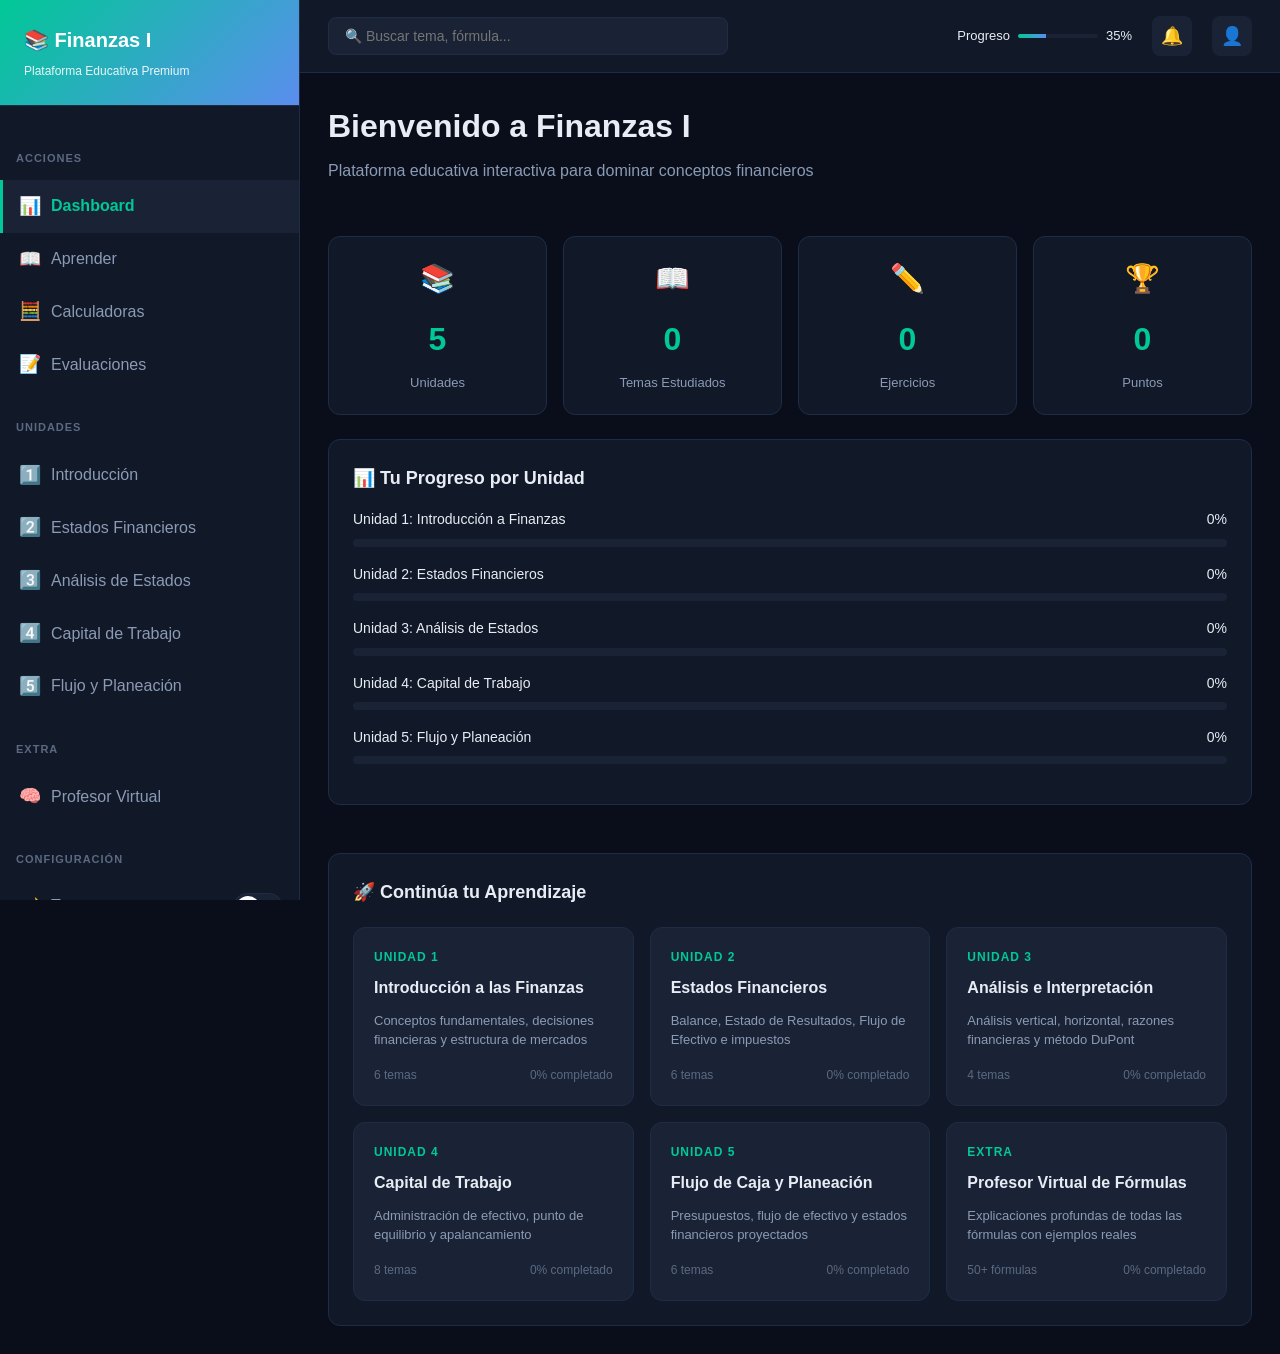
==== app.html @ 81cc83b5 "FASE 1: Crear plataforma educativa premium - arquitectura base, dashboard, navegación interactiva" ====
<!DOCTYPE html>
<html lang="es">
<head>
    <meta charset="UTF-8">
    <meta name="viewport" content="width=device-width, initial-scale=1.0">
    <title>Finanzas I - Plataforma Educativa Premium</title>
    <style>
        /* ============================================
           VARIABLES Y TEMA
           ============================================ */
        :root {
            --primary: #00c896;
            --primary-dark: #00a876;
            --secondary: #5b8dee;
            --accent: #f5a623;
            --danger: #ff6b6b;
            --success: #00c896;
            --warning: #ffd93d;
            
            --bg-dark: #0a0e1a;
            --bg-darker: #05070f;
            --surface: #111828;
            --surface-light: #1a2235;
            --border: #1e2d45;
            --border-light: #2a3a55;
            
            --text-primary: #e8edf5;
            --text-secondary: #8a9bb5;
            --text-tertiary: #5a6a82;
            
            --shadow-sm: 0 2px 8px rgba(0, 0, 0, 0.3);
            --shadow-md: 0 8px 24px rgba(0, 0, 0, 0.4);
            --shadow-lg: 0 16px 48px rgba(0, 0, 0, 0.5);
            
            --transition: all 0.3s cubic-bezier(0.4, 0, 0.2, 1);
        }

        /* Tema Claro */
        [data-theme="light"] {
            --bg-dark: #f8f9fa;
            --bg-darker: #ffffff;
            --surface: #ffffff;
            --surface-light: #f0f2f5;
            --border: #e0e3e8;
            --border-light: #d0d5db;
            
            --text-primary: #1a202c;
            --text-secondary: #4a5568;
            --text-tertiary: #718096;
        }

        /* ============================================
           RESET Y BASE
           ============================================ */
        * {
            margin: 0;
            padding: 0;
            box-sizing: border-box;
        }

        html {
            scroll-behavior: smooth;
        }

        body {
            font-family: -apple-system, BlinkMacSystemFont, 'Segoe UI', 'Roboto', 'Oxygen', 'Ubuntu', 'Cantarell', sans-serif;
            background: var(--bg-dark);
            color: var(--text-primary);
            line-height: 1.6;
            overflow-x: hidden;
        }

        /* ============================================
           LAYOUT PRINCIPAL
           ============================================ */
        .app-container {
            display: flex;
            min-height: 100vh;
            background: var(--bg-dark);
        }

        /* ============================================
           SIDEBAR
           ============================================ */
        .sidebar {
            width: 300px;
            background: var(--surface);
            border-right: 1px solid var(--border);
            overflow-y: auto;
            position: fixed;
            height: 100vh;
            z-index: 100;
            transition: var(--transition);
        }

        .sidebar-header {
            padding: 24px;
            border-bottom: 1px solid var(--border);
            background: linear-gradient(135deg, var(--primary) 0%, var(--secondary) 100%);
            color: white;
        }

        .sidebar-header h1 {
            font-size: 20px;
            font-weight: 700;
            margin-bottom: 6px;
        }

        .sidebar-header p {
            font-size: 12px;
            opacity: 0.9;
        }

        .sidebar-nav {
            padding: 16px 0;
        }

        .nav-section {
            padding: 12px 16px;
            font-size: 11px;
            font-weight: 600;
            text-transform: uppercase;
            color: var(--text-tertiary);
            letter-spacing: 1px;
            margin-top: 16px;
        }

        .nav-item {
            padding: 12px 16px;
            cursor: pointer;
            transition: var(--transition);
            display: flex;
            align-items: center;
            gap: 10px;
            color: var(--text-secondary);
            border-left: 3px solid transparent;
        }

        .nav-item:hover {
            background: var(--surface-light);
            color: var(--text-primary);
        }

        .nav-item.active {
            background: var(--surface-light);
            color: var(--primary);
            border-left-color: var(--primary);
            font-weight: 600;
        }

        .nav-icon {
            font-size: 18px;
            min-width: 20px;
        }

        /* ============================================
           MAIN CONTENT
           ============================================ */
        .main-content {
            margin-left: 300px;
            flex: 1;
            display: flex;
            flex-direction: column;
        }

        /* ============================================
           HEADER TOP
           ============================================ */
        .top-header {
            background: var(--surface);
            border-bottom: 1px solid var(--border);
            padding: 16px 28px;
            display: flex;
            justify-content: space-between;
            align-items: center;
            gap: 20px;
        }

        .header-left {
            display: flex;
            align-items: center;
            gap: 16px;
            flex: 1;
        }

        .search-box {
            flex: 1;
            max-width: 400px;
            background: var(--surface-light);
            border: 1px solid var(--border);
            padding: 10px 16px;
            border-radius: 8px;
            color: var(--text-primary);
            font-size: 14px;
            transition: var(--transition);
        }

        .search-box:focus {
            outline: none;
            border-color: var(--primary);
            box-shadow: 0 0 0 3px rgba(0, 200, 150, 0.1);
        }

        .header-right {
            display: flex;
            align-items: center;
            gap: 20px;
        }

        .progress-indicator {
            display: flex;
            align-items: center;
            gap: 8px;
            font-size: 13px;
        }

        .progress-bar {
            width: 80px;
            height: 4px;
            background: var(--surface-light);
            border-radius: 2px;
            overflow: hidden;
        }

        .progress-fill {
            height: 100%;
            background: linear-gradient(90deg, var(--primary), var(--secondary));
            width: 35%;
            transition: var(--transition);
        }

        .btn-icon {
            width: 40px;
            height: 40px;
            border: none;
            background: var(--surface-light);
            border-radius: 8px;
            cursor: pointer;
            display: flex;
            align-items: center;
            justify-content: center;
            font-size: 18px;
            transition: var(--transition);
            color: var(--text-primary);
        }

        .btn-icon:hover {
            background: var(--border);
        }

        /* ============================================
           CONTENT AREA
           ============================================ */
        .content {
            flex: 1;
            overflow-y: auto;
            padding: 28px;
        }

        /* ============================================
           DASHBOARD
           ============================================ */
        .dashboard {
            display: grid;
            gap: 24px;
        }

        .dashboard-header {
            margin-bottom: 28px;
        }

        .dashboard-header h1 {
            font-size: 32px;
            font-weight: 700;
            margin-bottom: 6px;
        }

        .dashboard-header p {
            color: var(--text-secondary);
            font-size: 16px;
        }

        .stats-grid {
            display: grid;
            grid-template-columns: repeat(auto-fit, minmax(200px, 1fr));
            gap: 16px;
        }

        .stat-card {
            background: var(--surface);
            border: 1px solid var(--border);
            border-radius: 12px;
            padding: 20px;
            text-align: center;
            transition: var(--transition);
        }

        .stat-card:hover {
            border-color: var(--primary);
            box-shadow: var(--shadow-md);
        }

        .stat-value {
            font-size: 32px;
            font-weight: 700;
            color: var(--primary);
            margin-bottom: 8px;
        }

        .stat-label {
            font-size: 13px;
            color: var(--text-secondary);
            font-weight: 500;
        }

        .stat-icon {
            font-size: 28px;
            margin-bottom: 12px;
        }

        .progress-section {
            background: var(--surface);
            border: 1px solid var(--border);
            border-radius: 12px;
            padding: 24px;
            margin-bottom: 24px;
        }

        .progress-section h2 {
            font-size: 18px;
            margin-bottom: 16px;
        }

        .progress-item {
            margin-bottom: 16px;
        }

        .progress-label {
            display: flex;
            justify-content: space-between;
            margin-bottom: 8px;
            font-size: 14px;
        }

        .progress-bar-large {
            width: 100%;
            height: 8px;
            background: var(--surface-light);
            border-radius: 4px;
            overflow: hidden;
        }

        .progress-fill-large {
            height: 100%;
            background: linear-gradient(90deg, var(--primary), var(--secondary));
            transition: var(--transition);
        }

        /* ============================================
           LEARNING SECTION
           ============================================ */
        .learning-section {
            background: var(--surface);
            border: 1px solid var(--border);
            border-radius: 12px;
            padding: 24px;
        }

        .learning-section h2 {
            font-size: 18px;
            margin-bottom: 20px;
        }

        .units-grid {
            display: grid;
            grid-template-columns: repeat(auto-fill, minmax(280px, 1fr));
            gap: 16px;
        }

        .unit-card {
            background: var(--surface-light);
            border: 1px solid var(--border);
            border-radius: 12px;
            padding: 20px;
            cursor: pointer;
            transition: var(--transition);
        }

        .unit-card:hover {
            border-color: var(--primary);
            transform: translateY(-4px);
            box-shadow: var(--shadow-md);
        }

        .unit-number {
            font-size: 12px;
            font-weight: 600;
            color: var(--primary);
            text-transform: uppercase;
            letter-spacing: 1px;
            margin-bottom: 8px;
        }

        .unit-title {
            font-size: 16px;
            font-weight: 600;
            margin-bottom: 10px;
        }

        .unit-desc {
            font-size: 13px;
            color: var(--text-secondary);
            margin-bottom: 16px;
            line-height: 1.5;
        }

        .unit-meta {
            display: flex;
            justify-content: space-between;
            font-size: 12px;
            color: var(--text-tertiary);
        }

        /* ============================================
           UNIT DETAIL VIEW
           ============================================ */
        .unit-detail {
            display: none;
        }

        .unit-detail.active {
            display: block;
        }

        .unit-header {
            margin-bottom: 28px;
            padding-bottom: 20px;
            border-bottom: 2px solid var(--border);
        }

        .unit-header h1 {
            font-size: 28px;
            margin-bottom: 8px;
        }

        .unit-header p {
            color: var(--text-secondary);
            font-size: 16px;
        }

        .topics-container {
            display: grid;
            gap: 12px;
        }

        .topic-item {
            background: var(--surface);
            border: 1px solid var(--border);
            border-radius: 10px;
            overflow: hidden;
            transition: var(--transition);
        }

        .topic-header {
            padding: 16px;
            cursor: pointer;
            display: flex;
            justify-content: space-between;
            align-items: center;
            user-select: none;
        }

        .topic-header:hover {
            background: var(--surface-light);
        }

        .topic-title {
            font-weight: 600;
            font-size: 15px;
        }

        .topic-toggle {
            font-size: 18px;
            transition: var(--transition);
            color: var(--text-secondary);
        }

        .topic-item.open .topic-toggle {
            transform: rotate(180deg);
        }

        .topic-content {
            max-height: 0;
            overflow: hidden;
            transition: max-height 0.3s ease;
            background: var(--surface-light);
            border-top: 1px solid var(--border);
        }

        .topic-item.open .topic-content {
            max-height: 2000px;
        }

        .topic-body {
            padding: 20px;
        }

        .topic-body h3 {
            font-size: 16px;
            margin-bottom: 12px;
            color: var(--primary);
        }

        .topic-body p {
            margin-bottom: 12px;
            line-height: 1.7;
            color: var(--text-secondary);
        }

        .btn-primary {
            background: linear-gradient(135deg, var(--primary), var(--primary-dark));
            color: white;
            border: none;
            padding: 10px 20px;
            border-radius: 8px;
            cursor: pointer;
            font-weight: 600;
            font-size: 14px;
            transition: var(--transition);
            display: inline-block;
            margin-top: 16px;
        }

        .btn-primary:hover {
            transform: translateY(-2px);
            box-shadow: var(--shadow-md);
        }

        /* ============================================
           BACK BUTTON
           ============================================ */
        .back-button {
            display: flex;
            align-items: center;
            gap: 8px;
            cursor: pointer;
            color: var(--primary);
            font-size: 14px;
            font-weight: 600;
            margin-bottom: 20px;
            transition: var(--transition);
        }

        .back-button:hover {
            gap: 12px;
        }

        /* ============================================
           THEME TOGGLE
           ============================================ */
        .theme-toggle {
            position: relative;
            width: 50px;
            height: 28px;
        }

        .theme-toggle input {
            display: none;
        }

        .theme-label {
            display: block;
            width: 100%;
            height: 100%;
            background: var(--surface-light);
            border-radius: 14px;
            cursor: pointer;
            position: relative;
            border: 1px solid var(--border);
            transition: var(--transition);
        }

        .theme-label::after {
            content: '';
            position: absolute;
            width: 24px;
            height: 24px;
            background: white;
            border-radius: 12px;
            top: 2px;
            left: 2px;
            transition: var(--transition);
        }

        .theme-toggle input:checked + .theme-label {
            background: var(--primary);
        }

        .theme-toggle input:checked + .theme-label::after {
            left: 24px;
        }

        /* ============================================
           RESPONSIVO
           ============================================ */
        @media (max-width: 768px) {
            .sidebar {
                width: 260px;
            }

            .main-content {
                margin-left: 260px;
            }

            .content {
                padding: 16px;
            }

            .stats-grid {
                grid-template-columns: repeat(2, 1fr);
            }

            .units-grid {
                grid-template-columns: 1fr;
            }

            .header-left {
                display: none;
            }
        }

        @media (max-width: 480px) {
            .sidebar {
                width: 100%;
                height: auto;
                position: relative;
                border-right: none;
                border-bottom: 1px solid var(--border);
            }

            .main-content {
                margin-left: 0;
            }

            .dashboard-header h1 {
                font-size: 24px;
            }

            .stats-grid {
                grid-template-columns: 1fr;
            }
        }

        /* ============================================
           SCROLLBAR
           ============================================ */
        ::-webkit-scrollbar {
            width: 8px;
        }

        ::-webkit-scrollbar-track {
            background: var(--bg-dark);
        }

        ::-webkit-scrollbar-thumb {
            background: var(--border);
            border-radius: 4px;
        }

        ::-webkit-scrollbar-thumb:hover {
            background: var(--border-light);
        }

        /* ============================================
           ANIMACIONES
           ============================================ */
        @keyframes slideInLeft {
            from {
                opacity: 0;
                transform: translateX(-20px);
            }
            to {
                opacity: 1;
                transform: translateX(0);
            }
        }

        @keyframes fadeIn {
            from {
                opacity: 0;
            }
            to {
                opacity: 1;
            }
        }

        .animate-in {
            animation: slideInLeft 0.3s ease-out;
        }

    </style>
</head>
<body data-theme="dark">
    <div class="app-container">
        <!-- SIDEBAR -->
        <aside class="sidebar">
            <div class="sidebar-header">
                <h1>📚 Finanzas I</h1>
                <p>Plataforma Educativa Premium</p>
            </div>

            <nav class="sidebar-nav">
                <div class="nav-section">Acciones</div>
                <div class="nav-item active" data-view="dashboard">
                    <span class="nav-icon">📊</span>
                    Dashboard
                </div>
                <div class="nav-item" data-view="learning">
                    <span class="nav-icon">📖</span>
                    Aprender
                </div>
                <div class="nav-item" data-view="calculators">
                    <span class="nav-icon">🧮</span>
                    Calculadoras
                </div>
                <div class="nav-item" data-view="exams">
                    <span class="nav-icon">📝</span>
                    Evaluaciones
                </div>

                <div class="nav-section">Unidades</div>
                <div class="nav-item" data-unit="1">
                    <span class="nav-icon">1️⃣</span>
                    Introducción
                </div>
                <div class="nav-item" data-unit="2">
                    <span class="nav-icon">2️⃣</span>
                    Estados Financieros
                </div>
                <div class="nav-item" data-unit="3">
                    <span class="nav-icon">3️⃣</span>
                    Análisis de Estados
                </div>
                <div class="nav-item" data-unit="4">
                    <span class="nav-icon">4️⃣</span>
                    Capital de Trabajo
                </div>
                <div class="nav-item" data-unit="5">
                    <span class="nav-icon">5️⃣</span>
                    Flujo y Planeación
                </div>

                <div class="nav-section">Extra</div>
                <div class="nav-item" data-view="formulas">
                    <span class="nav-icon">🧠</span>
                    Profesor Virtual
                </div>

                <div class="nav-section">Configuración</div>
                <div class="nav-item" style="display: flex; justify-content: space-between;">
                    <span style="display: flex; gap: 10px;">
                        <span class="nav-icon">🌙</span>
                        Tema
                    </span>
                    <div class="theme-toggle">
                        <input type="checkbox" id="themeToggle">
                        <label for="themeToggle" class="theme-label"></label>
                    </div>
                </div>
            </nav>
        </aside>

        <!-- MAIN CONTENT -->
        <div class="main-content">
            <!-- TOP HEADER -->
            <header class="top-header">
                <div class="header-left">
                    <input type="text" class="search-box" placeholder="🔍 Buscar tema, fórmula...">
                </div>
                <div class="header-right">
                    <div class="progress-indicator">
                        <span>Progreso</span>
                        <div class="progress-bar">
                            <div class="progress-fill"></div>
                        </div>
                        <span id="progressPercent">35%</span>
                    </div>
                    <button class="btn-icon" title="Notificaciones">🔔</button>
                    <button class="btn-icon" title="Perfil">👤</button>
                </div>
            </header>

            <!-- CONTENT -->
            <div class="content">
                <!-- DASHBOARD VIEW -->
                <div id="dashboardView" class="view active">
                    <div class="dashboard">
                        <div class="dashboard-header">
                            <h1>Bienvenido a Finanzas I</h1>
                            <p>Plataforma educativa interactiva para dominar conceptos financieros</p>
                        </div>

                        <div class="stats-grid">
                            <div class="stat-card">
                                <div class="stat-icon">📚</div>
                                <div class="stat-value">5</div>
                                <div class="stat-label">Unidades</div>
                            </div>
                            <div class="stat-card">
                                <div class="stat-icon">📖</div>
                                <div class="stat-value">0</div>
                                <div class="stat-label">Temas Estudiados</div>
                            </div>
                            <div class="stat-card">
                                <div class="stat-icon">✏️</div>
                                <div class="stat-value">0</div>
                                <div class="stat-label">Ejercicios</div>
                            </div>
                            <div class="stat-card">
                                <div class="stat-icon">🏆</div>
                                <div class="stat-value">0</div>
                                <div class="stat-label">Puntos</div>
                            </div>
                        </div>

                        <div class="progress-section">
                            <h2>📊 Tu Progreso por Unidad</h2>
                            
                            <div class="progress-item">
                                <div class="progress-label">
                                    <span>Unidad 1: Introducción a Finanzas</span>
                                    <span>0%</span>
                                </div>
                                <div class="progress-bar-large">
                                    <div class="progress-fill-large" style="width: 0%"></div>
                                </div>
                            </div>

                            <div class="progress-item">
                                <div class="progress-label">
                                    <span>Unidad 2: Estados Financieros</span>
                                    <span>0%</span>
                                </div>
                                <div class="progress-bar-large">
                                    <div class="progress-fill-large" style="width: 0%"></div>
                                </div>
                            </div>

                            <div class="progress-item">
                                <div class="progress-label">
                                    <span>Unidad 3: Análisis de Estados</span>
                                    <span>0%</span>
                                </div>
                                <div class="progress-bar-large">
                                    <div class="progress-fill-large" style="width: 0%"></div>
                                </div>
                            </div>

                            <div class="progress-item">
                                <div class="progress-label">
                                    <span>Unidad 4: Capital de Trabajo</span>
                                    <span>0%</span>
                                </div>
                                <div class="progress-bar-large">
                                    <div class="progress-fill-large" style="width: 0%"></div>
                                </div>
                            </div>

                            <div class="progress-item">
                                <div class="progress-label">
                                    <span>Unidad 5: Flujo y Planeación</span>
                                    <span>0%</span>
                                </div>
                                <div class="progress-bar-large">
                                    <div class="progress-fill-large" style="width: 0%"></div>
                                </div>
                            </div>
                        </div>

                        <div class="learning-section">
                            <h2>🚀 Continúa tu Aprendizaje</h2>
                            <div class="units-grid">
                                <div class="unit-card" data-unit="1">
                                    <div class="unit-number">Unidad 1</div>
                                    <div class="unit-title">Introducción a las Finanzas</div>
                                    <div class="unit-desc">Conceptos fundamentales, decisiones financieras y estructura de mercados</div>
                                    <div class="unit-meta">
                                        <span>6 temas</span>
                                        <span>0% completado</span>
                                    </div>
                                </div>

                                <div class="unit-card" data-unit="2">
                                    <div class="unit-number">Unidad 2</div>
                                    <div class="unit-title">Estados Financieros</div>
                                    <div class="unit-desc">Balance, Estado de Resultados, Flujo de Efectivo e impuestos</div>
                                    <div class="unit-meta">
                                        <span>6 temas</span>
                                        <span>0% completado</span>
                                    </div>
                                </div>

                                <div class="unit-card" data-unit="3">
                                    <div class="unit-number">Unidad 3</div>
                                    <div class="unit-title">Análisis e Interpretación</div>
                                    <div class="unit-desc">Análisis vertical, horizontal, razones financieras y método DuPont</div>
                                    <div class="unit-meta">
                                        <span>4 temas</span>
                                        <span>0% completado</span>
                                    </div>
                                </div>

                                <div class="unit-card" data-unit="4">
                                    <div class="unit-number">Unidad 4</div>
                                    <div class="unit-title">Capital de Trabajo</div>
                                    <div class="unit-desc">Administración de efectivo, punto de equilibrio y apalancamiento</div>
                                    <div class="unit-meta">
                                        <span>8 temas</span>
                                        <span>0% completado</span>
                                    </div>
                                </div>

                                <div class="unit-card" data-unit="5">
                                    <div class="unit-number">Unidad 5</div>
                                    <div class="unit-title">Flujo de Caja y Planeación</div>
                                    <div class="unit-desc">Presupuestos, flujo de efectivo y estados financieros proyectados</div>
                                    <div class="unit-meta">
                                        <span>6 temas</span>
                                        <span>0% completado</span>
                                    </div>
                                </div>

                                <div class="unit-card" data-unit="extra">
                                    <div class="unit-number">Extra</div>
                                    <div class="unit-title">Profesor Virtual de Fórmulas</div>
                                    <div class="unit-desc">Explicaciones profundas de todas las fórmulas con ejemplos reales</div>
                                    <div class="unit-meta">
                                        <span>50+ fórmulas</span>
                                        <span>0% completado</span>
                                    </div>
                                </div>
                            </div>
                        </div>
                    </div>
                </div>

                <!-- LEARNING VIEW -->
                <div id="learningView" class="view" style="display: none;">
                    <div class="back-button">
                        <span>← Volver</span>
                    </div>
                    <div id="unitDetail"></div>
                </div>

                <!-- CALCULATORS VIEW -->
                <div id="calculatorsView" class="view" style="display: none;">
                    <div class="dashboard-header">
                        <h1>🧮 Calculadoras Financieras</h1>
                        <p>Herramientas interactivas para resolver problemas</p>
                    </div>
                    <div style="background: var(--surface); border: 1px solid var(--border); border-radius: 12px; padding: 24px; text-align: center; color: var(--text-secondary);">
                        <p style="font-size: 16px;">Las calculadoras estarán disponibles en la siguiente fase de desarrollo.</p>
                    </div>
                </div>

                <!-- EXAMS VIEW -->
                <div id="examsView" class="view" style="display: none;">
                    <div class="dashboard-header">
                        <h1>📝 Evaluaciones</h1>
                        <p>Pruebas y cuestionarios para verificar tu comprensión</p>
                    </div>
                    <div style="background: var(--surface); border: 1px solid var(--border); border-radius: 12px; padding: 24px; text-align: center; color: var(--text-secondary);">
                        <p style="font-size: 16px;">Las evaluaciones estarán disponibles en la siguiente fase de desarrollo.</p>
                    </div>
                </div>

                <!-- FORMULAS VIEW -->
                <div id="formulasView" class="view" style="display: none;">
                    <div class="dashboard-header">
                        <h1>🧠 Profesor Virtual de Fórmulas</h1>
                        <p>Domina cada fórmula con explicaciones profundas y ejemplos reales</p>
                    </div>
                    <div style="background: var(--surface); border: 1px solid var(--border); border-radius: 12px; padding: 24px; text-align: center; color: var(--text-secondary);">
                        <p style="font-size: 16px;">El Profesor Virtual estará disponible en la siguiente fase de desarrollo.</p>
                    </div>
                </div>
            </div>
        </div>
    </div>

    <script>
        // ============================================
        // SISTEMA DE GESTIÓN DE ESTADO
        // ============================================
        const app = {
            // Estado actual
            state: {
                currentView: 'dashboard',
                currentUnit: null,
                theme: localStorage.getItem('theme') || 'dark',
                progress: {
                    unit1: 0,
                    unit2: 0,
                    unit3: 0,
                    unit4: 0,
                    unit5: 0
                }
            },

            // Datos de unidades y temas
            units: {
                1: {
                    title: 'Introducción a las Finanzas',
                    description: 'Conceptos fundamentales de finanzas y administración financiera',
                    topics: [
                        {
                            title: '1.1 Definición de Finanzas',
                            content: '<h3>¿Qué son las finanzas?</h3><p>Las finanzas son el arte y ciencia de gestionar el dinero. Se refieren a cómo individuos, empresas y gobiernos asignan recursos escasos en el tiempo, bajo incertidumbre.</p>'
                        },
                        {
                            title: '1.2 Decisiones Financieras Clave',
                            content: '<h3>Tres decisiones financieras fundamentales:</h3><p>1. Decisión de inversión (activos)</p><p>2. Decisión de financiamiento (pasivos y patrimonio)</p><p>3. Decisión de dividendos</p>'
                        },
                        {
                            title: '1.3 Objetivos de la Administración Financiera',
                            content: '<h3>El objetivo principal:</h3><p>Maximizar el valor de la empresa para los accionistas, cumpliendo con leyes y responsabilidades sociales.</p>'
                        },
                        {
                            title: '1.4 Función Financiera en la Empresa',
                            content: '<h3>La función financiera incluye:</h3><p>Planificación financiera, análisis de inversiones, gestión de efectivo y control financiero.</p>'
                        },
                        {
                            title: '1.5 Relación con Contabilidad y Economía',
                            content: '<h3>Diferencias y relaciones:</h3><p>La contabilidad registra, las finanzas analizan y planifican, la economía estudia los mercados.</p>'
                        },
                        {
                            title: '1.6 Mercados Financieros',
                            content: '<h3>Mercados donde se intercambian recursos financieros:</h3><p>Mercado de dinero (corto plazo) y mercado de capitales (largo plazo).</p>'
                        }
                    ]
                },
                2: {
                    title: 'Estados Financieros',
                    description: 'Reportes que muestran la situación financiera de una empresa',
                    topics: [
                        {
                            title: '2.1 Estado de Situación Financiera (Balance)',
                            content: '<h3>El Balance General</h3><p>Muestra qué tiene la empresa (activos), qué debe (pasivos) y qué es de los dueños (patrimonio).</p><p>Ecuación: Activo = Pasivo + Patrimonio</p>'
                        },
                        {
                            title: '2.2 Estado de Resultados',
                            content: '<h3>El Estado de Pérdidas y Ganancias</h3><p>Muestra los ingresos, costos, gastos y la ganancia o pérdida del período.</p>'
                        },
                        {
                            title: '2.3 Impuesto sobre la Renta',
                            content: '<h3>Impacto fiscal en resultados</h3><p>El impuesto sobre la renta es un gasto que reduce la ganancia neta de la empresa.</p>'
                        },
                        {
                            title: '2.4 Ingresos y Gastos sin Movimiento de Efectivo',
                            content: '<h3>Diferencia entre utilidad y flujo de efectivo</h3><p>La depreciación, amortización y provisiones afectan la utilidad pero no el efectivo.</p>'
                        },
                        {
                            title: '2.5 Estado de Flujo de Efectivo',
                            content: '<h3>El efectivo es la vida de la empresa</h3><p>Muestra entradas y salidas reales de dinero en actividades operativas, de inversión y financiamiento.</p>'
                        },
                        {
                            title: '2.6 Flujo de Efectivo vs Utilidad Neta',
                            content: '<h3>¿Por qué una empresa puede ser rentable pero sin dinero?</h3><p>Una empresa puede tener utilidades contables pero problemas de flujo de efectivo.</p>'
                        }
                    ]
                },
                3: {
                    title: 'Análisis e Interpretación de Estados',
                    description: 'Herramientas para analizar y comparar información financiera',
                    topics: [
                        {
                            title: '3.1 Análisis Vertical',
                            content: '<h3>Análisis dentro de un período</h3><p>Compara cada línea con un total (como porcentaje). Ejemplo: costos como % de ventas.</p>'
                        },
                        {
                            title: '3.2 Análisis Horizontal',
                            content: '<h3>Análisis entre períodos</h3><p>Compara un período con otro para ver cambios. Ejemplo: crecimiento de ventas año a año.</p>'
                        },
                        {
                            title: '3.3 Razones Financieras',
                            content: '<h3>Indicadores clave para evaluar salud financiera</h3><p>Razones de liquidez, rentabilidad, eficiencia y endeudamiento.</p>'
                        },
                        {
                            title: '3.4 Método DuPont',
                            content: '<h3>Descomposición de la rentabilidad</h3><p>ROE = Margen × Rotación × Apalancamiento. Entiende qué impulsa la rentabilidad.</p>'
                        }
                    ]
                },
                4: {
                    title: 'Administración del Capital de Trabajo',
                    description: 'Gestión de activos y pasivos a corto plazo',
                    topics: [
                        {
                            title: '4.1 Administración del Efectivo',
                            content: '<h3>El recurso más escaso</h3><p>Planificar entradas y salidas de dinero para evitar iliquidez y financiar operaciones.</p>'
                        },
                        {
                            title: '4.2 Relación Rentabilidad-Riesgo',
                            content: '<h3>El dilema del administrador financiero</h3><p>Mayor rentabilidad generalmente implica mayor riesgo. Balance es clave.</p>'
                        },
                        {
                            title: '4.3 Ciclo de Operación y Ciclo de Efectivo',
                            content: '<h3>El tiempo del dinero en la empresa</h3><p>Desde invertir en materia prima hasta recibir dinero de clientes. Medido en días.</p>'
                        },
                        {
                            title: '4.4 Políticas de Financiamiento',
                            content: '<h3>Estrategias de financiamiento a corto plazo</h3><p>Política conservadora, equilibrada o agresiva en el financiamiento del capital de trabajo.</p>'
                        },
                        {
                            title: '4.5 Punto de Equilibrio',
                            content: '<h3>El nivel mínimo de operación</h3><p>Cantidad de unidades que debe vender para cubrir costos fijos. Punto donde utilidad = 0.</p>'
                        },
                        {
                            title: '4.6 Relación Costo-Volumen-Utilidad',
                            content: '<h3>Cómo cambia la ganancia con el volumen</h3><p>Análisis "qué pasa si" para entender el impacto de cambios en precio, costo y volumen.</p>'
                        },
                        {
                            title: '4.7 Márgenes de Contribución',
                            content: '<h3>Lo que cada venta contribuye</h3><p>Margen de contribución = Precio - Costo Variable. Lo que queda para cubrir fijos y ganancia.</p>'
                        },
                        {
                            title: '4.8 Palanca de Operación',
                            content: '<h3>Amplifícador de ganancias</h3><p>Mide cuánto amplifican los cambios en ventas los cambios en utilidad. Alto con muchos costos fijos.</p>'
                        }
                    ]
                },
                5: {
                    title: 'Flujo de Caja y Planeación Financiera',
                    description: 'Proyección y planificación del futuro financiero',
                    topics: [
                        {
                            title: '5.1 Flujo de Caja Proyectado',
                            content: '<h3>Predicción del futuro</h3><p>Estimar entradas y salidas de efectivo para los próximos períodos.</p>'
                        },
                        {
                            title: '5.2 Método Porcentaje sobre Ventas',
                            content: '<h3>Relación entre variables y ventas</h3><p>Si ventas crecen 10%, costos también crecen 10%. Útil para proyecciones rápidas.</p>'
                        },
                        {
                            title: '5.3 Presupuesto de Ventas',
                            content: '<h3>Proyección de ingresos</h3><p>Base para todos los demás presupuestos. Depende del mercado y estrategia de ventas.</p>'
                        },
                        {
                            title: '5.4 Presupuesto de Caja',
                            content: '<h3>Planificación del efectivo</h3><p>Detalla cuándo entra y sale dinero. Previene sorpresas de iliquidez.</p>'
                        },
                        {
                            title: '5.5 Estados Financieros Proyectados',
                            content: '<h3>Estados del futuro</h3><p>Balance, estado de resultados y flujo de caja proyectados. Basados en supuestos y planes.</p>'
                        },
                        {
                            title: '5.6 Estados Proforma',
                            content: '<h3>Estados "como si"</h3><p>Muestran cómo se vería la situación financiera bajo diferentes escenarios o decisiones.</p>'
                        }
                    ]
                },
                extra: {
                    title: 'Profesor Virtual de Fórmulas',
                    description: 'Domina todas las fórmulas del curso',
                    topics: [
                        {
                            title: 'Activo = Pasivo + Patrimonio',
                            content: '<h3>La ecuación fundamental</h3><p>Toda la contabilidad se basa en esta ecuación. Siempre debe equilibrarse.</p><p><strong>¿Qué significa?</strong> Todo lo que una empresa posee fue financiado con deuda o dinero de dueños.</p>'
                        },
                        {
                            title: 'Utilidad = Ventas - Costos - Gastos',
                            content: '<h3>La ganancia</h3><p>Lo que queda después de pagar costos y gastos.</p>'
                        },
                        {
                            title: 'Razón Corriente = Activo Corriente / Pasivo Corriente',
                            content: '<h3>¿Puede la empresa pagar sus deudas corto plazo?</h3><p>Si es > 1: sí puede. Si es = 1: justo. Si es < 1: tiene problemas.</p>'
                        },
                        {
                            title: 'Margen de Beneficio = Utilidad / Ventas',
                            content: '<h3>¿Qué tan rentable es?</h3><p>De cada ₡100 vendidos, cuántos son ganancia.</p>'
                        },
                        {
                            title: 'ROA = Utilidad / Activo Total',
                            content: '<h3>Retorno sobre activos</h3><p>¿Qué tan bien usa la empresa sus activos para generar ganancias?</p>'
                        },
                        {
                            title: 'Punto de Equilibrio = Costos Fijos / Margen de Contribución',
                            content: '<h3>¿Cuánto vender para no quebrar?</h3><p>Punto donde utilidad = 0.</p>'
                        }
                    ]
                }
            },

            // Inicializar aplicación
            init() {
                this.setupTheme();
                this.setupEventListeners();
                console.log('✅ Aplicación inicializada correctamente');
            },

            // Configurar tema
            setupTheme() {
                document.documentElement.setAttribute('data-theme', this.state.theme);
                const toggle = document.getElementById('themeToggle');
                if (toggle) {
                    toggle.checked = this.state.theme === 'light';
                }
            },

            // Event listeners
            setupEventListeners() {
                // Navegación sidebar
                document.querySelectorAll('[data-view]').forEach(item => {
                    item.addEventListener('click', (e) => {
                        this.switchView(item.dataset.view);
                        this.updateActiveNav(item);
                    });
                });

                // Unidades en sidebar
                document.querySelectorAll('[data-unit]').forEach(item => {
                    item.addEventListener('click', (e) => {
                        const unit = item.dataset.unit;
                        this.switchView('learning');
                        this.loadUnit(unit);
                        this.updateActiveNav(item);
                    });
                });

                // Unidades en grid dashboard
                document.querySelectorAll('.unit-card').forEach(card => {
                    card.addEventListener('click', () => {
                        const unit = card.dataset.unit;
                        this.switchView('learning');
                        this.loadUnit(unit);
                    });
                });

                // Botón back
                document.querySelector('.back-button').addEventListener('click', () => {
                    this.switchView('dashboard');
                    const dashboardNav = document.querySelector('[data-view="dashboard"]');
                    if (dashboardNav) this.updateActiveNav(dashboardNav);
                });

                // Theme toggle
                document.getElementById('themeToggle').addEventListener('change', (e) => {
                    this.state.theme = e.target.checked ? 'light' : 'dark';
                    localStorage.setItem('theme', this.state.theme);
                    this.setupTheme();
                });

                // Search
                document.querySelector('.search-box').addEventListener('input', (e) => {
                    this.search(e.target.value);
                });
            },

            // Cambiar vista
            switchView(viewName) {
                // Ocultar todas las vistas
                document.querySelectorAll('.view').forEach(v => v.style.display = 'none');
                
                // Mostrar vista seleccionada
                const viewId = viewName.charAt(0).toUpperCase() + viewName.slice(1) + 'View';
                const view = document.getElementById(viewId);
                if (view) {
                    view.style.display = 'block';
                    view.classList.add('animate-in');
                }
                
                this.state.currentView = viewName;
            },

            // Cargar unidad
            loadUnit(unitNum) {
                const unit = this.units[unitNum];
                if (!unit) return;

                const container = document.getElementById('unitDetail');
                const backBtn = document.querySelector('.back-button');
                
                let html = `
                    <div class="unit-header">
                        <h1>${unit.title}</h1>
                        <p>${unit.description}</p>
                    </div>
                    <div class="topics-container">
                `;

                unit.topics.forEach((topic, index) => {
                    html += `
                        <div class="topic-item">
                            <div class="topic-header">
                                <span class="topic-title">${topic.title}</span>
                                <span class="topic-toggle">▼</span>
                            </div>
                            <div class="topic-content">
                                <div class="topic-body">
                                    ${topic.content}
                                    <button class="btn-primary">Continuar Aprendiendo</button>
                                </div>
                            </div>
                        </div>
                    `;
                });

                html += `</div>`;
                container.innerHTML = html;

                // Agregar interactividad a los temas
                document.querySelectorAll('.topic-item').forEach(item => {
                    item.querySelector('.topic-header').addEventListener('click', () => {
                        item.classList.toggle('open');
                    });
                });

                this.state.currentUnit = unitNum;
            },

            // Actualizar nav activo
            updateActiveNav(item) {
                document.querySelectorAll('.nav-item').forEach(i => i.classList.remove('active'));
                item.classList.add('active');
            },

            // Búsqueda
            search(query) {
                console.log('Buscando:', query);
                // Implementación de búsqueda en fase 2
            }
        };

        // Inicializar al cargar la página
        document.addEventListener('DOMContentLoaded', () => {
            app.init();
        });
    </script>
</body>
</html>
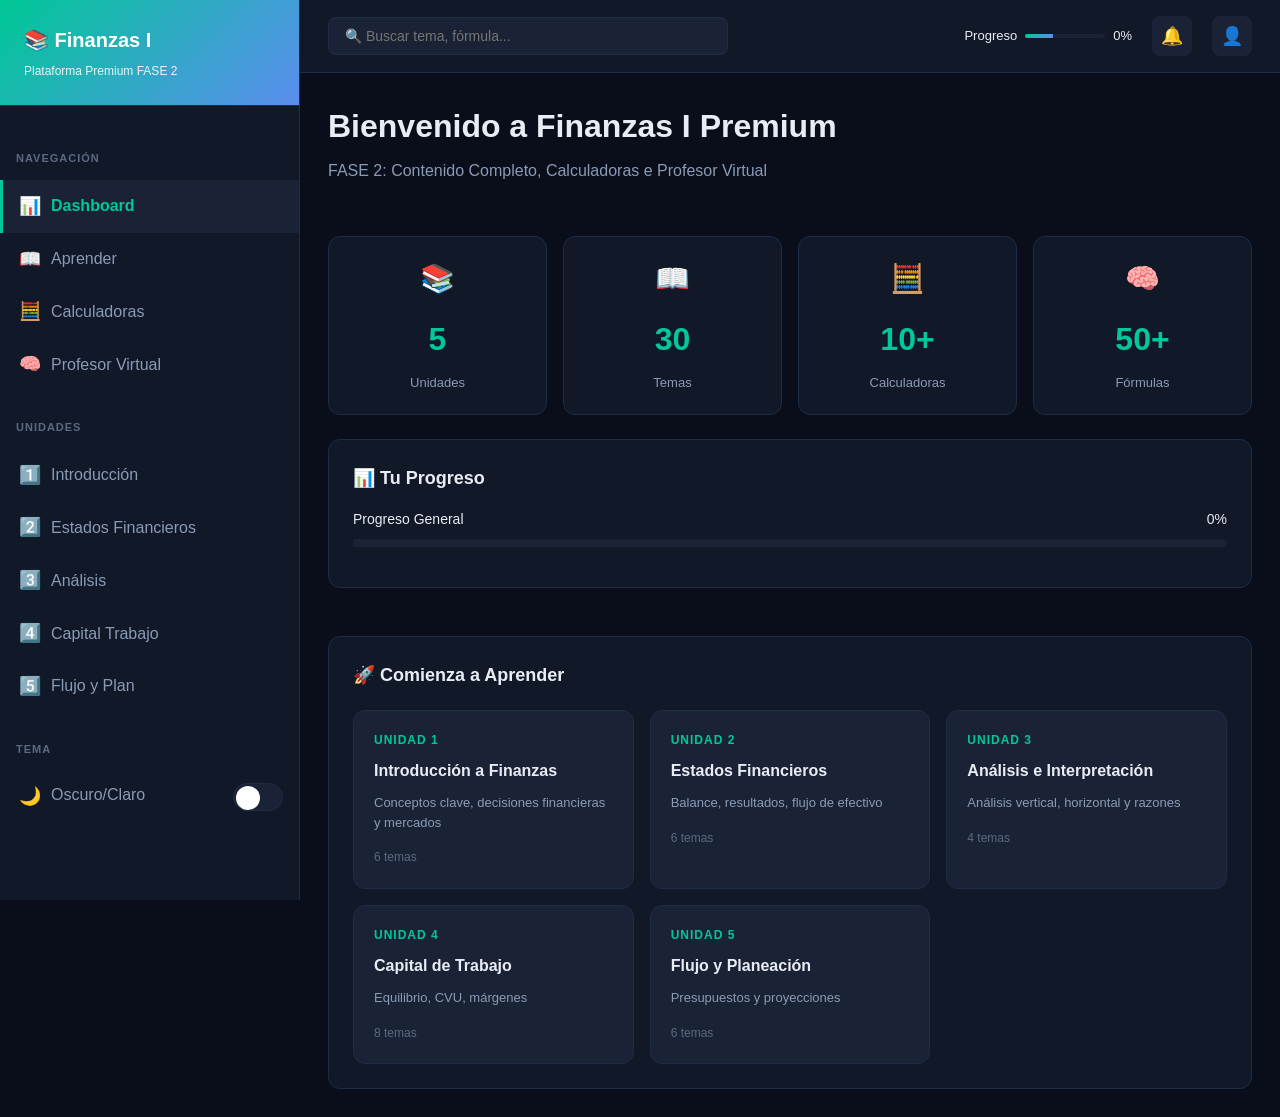
==== commit 706decf6: "FASE 2: Expandir contenido completo, calculadoras interactivas y Profesor Virtual ✨ Cambios principa" ====
--- a/app.html
+++ b/app.html
@@ -3,11 +3,8 @@
 <head>
     <meta charset="UTF-8">
     <meta name="viewport" content="width=device-width, initial-scale=1.0">
-    <title>Finanzas I - Plataforma Educativa Premium</title>
+    <title>Finanzas I - Plataforma Educativa Premium | FASE 2</title>
     <style>
-        /* ============================================
-           VARIABLES Y TEMA
-           ============================================ */
         :root {
             --primary: #00c896;
             --primary-dark: #00a876;
@@ -16,26 +13,21 @@
             --danger: #ff6b6b;
             --success: #00c896;
             --warning: #ffd93d;
-            
             --bg-dark: #0a0e1a;
             --bg-darker: #05070f;
             --surface: #111828;
             --surface-light: #1a2235;
             --border: #1e2d45;
             --border-light: #2a3a55;
-            
             --text-primary: #e8edf5;
             --text-secondary: #8a9bb5;
             --text-tertiary: #5a6a82;
-            
             --shadow-sm: 0 2px 8px rgba(0, 0, 0, 0.3);
             --shadow-md: 0 8px 24px rgba(0, 0, 0, 0.4);
             --shadow-lg: 0 16px 48px rgba(0, 0, 0, 0.5);
-            
             --transition: all 0.3s cubic-bezier(0.4, 0, 0.2, 1);
         }
 
-        /* Tema Claro */
         [data-theme="light"] {
             --bg-dark: #f8f9fa;
             --bg-darker: #ffffff;
@@ -43,45 +35,28 @@
             --surface-light: #f0f2f5;
             --border: #e0e3e8;
             --border-light: #d0d5db;
-            
             --text-primary: #1a202c;
             --text-secondary: #4a5568;
             --text-tertiary: #718096;
         }
 
-        /* ============================================
-           RESET Y BASE
-           ============================================ */
         * {
             margin: 0;
             padding: 0;
             box-sizing: border-box;
         }
 
-        html {
-            scroll-behavior: smooth;
-        }
-
+        html { scroll-behavior: smooth; }
         body {
-            font-family: -apple-system, BlinkMacSystemFont, 'Segoe UI', 'Roboto', 'Oxygen', 'Ubuntu', 'Cantarell', sans-serif;
+            font-family: -apple-system, BlinkMacSystemFont, 'Segoe UI', 'Roboto', 'Oxygen', 'Ubuntu', sans-serif;
             background: var(--bg-dark);
             color: var(--text-primary);
             line-height: 1.6;
             overflow-x: hidden;
         }
 
-        /* ============================================
-           LAYOUT PRINCIPAL
-           ============================================ */
-        .app-container {
-            display: flex;
-            min-height: 100vh;
-            background: var(--bg-dark);
-        }
-
-        /* ============================================
-           SIDEBAR
-           ============================================ */
+        .app-container { display: flex; min-height: 100vh; background: var(--bg-dark); }
+
         .sidebar {
             width: 300px;
             background: var(--surface);
@@ -100,21 +75,10 @@
             color: white;
         }
 
-        .sidebar-header h1 {
-            font-size: 20px;
-            font-weight: 700;
-            margin-bottom: 6px;
-        }
-
-        .sidebar-header p {
-            font-size: 12px;
-            opacity: 0.9;
-        }
-
-        .sidebar-nav {
-            padding: 16px 0;
-        }
-
+        .sidebar-header h1 { font-size: 20px; font-weight: 700; margin-bottom: 6px; }
+        .sidebar-header p { font-size: 12px; opacity: 0.9; }
+
+        .sidebar-nav { padding: 16px 0; }
         .nav-section {
             padding: 12px 16px;
             font-size: 11px;
@@ -136,11 +100,7 @@
             border-left: 3px solid transparent;
         }
 
-        .nav-item:hover {
-            background: var(--surface-light);
-            color: var(--text-primary);
-        }
-
+        .nav-item:hover { background: var(--surface-light); color: var(--text-primary); }
         .nav-item.active {
             background: var(--surface-light);
             color: var(--primary);
@@ -148,14 +108,8 @@
             font-weight: 600;
         }
 
-        .nav-icon {
-            font-size: 18px;
-            min-width: 20px;
-        }
-
-        /* ============================================
-           MAIN CONTENT
-           ============================================ */
+        .nav-icon { font-size: 18px; min-width: 20px; }
+
         .main-content {
             margin-left: 300px;
             flex: 1;
@@ -163,9 +117,6 @@
             flex-direction: column;
         }
 
-        /* ============================================
-           HEADER TOP
-           ============================================ */
         .top-header {
             background: var(--surface);
             border-bottom: 1px solid var(--border);
@@ -176,13 +127,7 @@
             gap: 20px;
         }
 
-        .header-left {
-            display: flex;
-            align-items: center;
-            gap: 16px;
-            flex: 1;
-        }
-
+        .header-left { display: flex; align-items: center; gap: 16px; flex: 1; }
         .search-box {
             flex: 1;
             max-width: 400px;
@@ -201,33 +146,10 @@
             box-shadow: 0 0 0 3px rgba(0, 200, 150, 0.1);
         }
 
-        .header-right {
-            display: flex;
-            align-items: center;
-            gap: 20px;
-        }
-
-        .progress-indicator {
-            display: flex;
-            align-items: center;
-            gap: 8px;
-            font-size: 13px;
-        }
-
-        .progress-bar {
-            width: 80px;
-            height: 4px;
-            background: var(--surface-light);
-            border-radius: 2px;
-            overflow: hidden;
-        }
-
-        .progress-fill {
-            height: 100%;
-            background: linear-gradient(90deg, var(--primary), var(--secondary));
-            width: 35%;
-            transition: var(--transition);
-        }
+        .header-right { display: flex; align-items: center; gap: 20px; }
+        .progress-indicator { display: flex; align-items: center; gap: 8px; font-size: 13px; }
+        .progress-bar { width: 80px; height: 4px; background: var(--surface-light); border-radius: 2px; overflow: hidden; }
+        .progress-fill { height: 100%; background: linear-gradient(90deg, var(--primary), var(--secondary)); width: 35%; transition: var(--transition); }
 
         .btn-icon {
             width: 40px;
@@ -244,41 +166,18 @@
             color: var(--text-primary);
         }
 
-        .btn-icon:hover {
-            background: var(--border);
-        }
-
-        /* ============================================
-           CONTENT AREA
-           ============================================ */
+        .btn-icon:hover { background: var(--border); }
+
         .content {
             flex: 1;
             overflow-y: auto;
             padding: 28px;
         }
 
-        /* ============================================
-           DASHBOARD
-           ============================================ */
-        .dashboard {
-            display: grid;
-            gap: 24px;
-        }
-
-        .dashboard-header {
-            margin-bottom: 28px;
-        }
-
-        .dashboard-header h1 {
-            font-size: 32px;
-            font-weight: 700;
-            margin-bottom: 6px;
-        }
-
-        .dashboard-header p {
-            color: var(--text-secondary);
-            font-size: 16px;
-        }
+        .dashboard { display: grid; gap: 24px; }
+        .dashboard-header { margin-bottom: 28px; }
+        .dashboard-header h1 { font-size: 32px; font-weight: 700; margin-bottom: 6px; }
+        .dashboard-header p { color: var(--text-secondary); font-size: 16px; }
 
         .stats-grid {
             display: grid;
@@ -300,23 +199,9 @@
             box-shadow: var(--shadow-md);
         }
 
-        .stat-value {
-            font-size: 32px;
-            font-weight: 700;
-            color: var(--primary);
-            margin-bottom: 8px;
-        }
-
-        .stat-label {
-            font-size: 13px;
-            color: var(--text-secondary);
-            font-weight: 500;
-        }
-
-        .stat-icon {
-            font-size: 28px;
-            margin-bottom: 12px;
-        }
+        .stat-value { font-size: 32px; font-weight: 700; color: var(--primary); margin-bottom: 8px; }
+        .stat-label { font-size: 13px; color: var(--text-secondary); font-weight: 500; }
+        .stat-icon { font-size: 28px; margin-bottom: 12px; }
 
         .progress-section {
             background: var(--surface);
@@ -326,15 +211,8 @@
             margin-bottom: 24px;
         }
 
-        .progress-section h2 {
-            font-size: 18px;
-            margin-bottom: 16px;
-        }
-
-        .progress-item {
-            margin-bottom: 16px;
-        }
-
+        .progress-section h2 { font-size: 18px; margin-bottom: 16px; }
+        .progress-item { margin-bottom: 16px; }
         .progress-label {
             display: flex;
             justify-content: space-between;
@@ -356,9 +234,6 @@
             transition: var(--transition);
         }
 
-        /* ============================================
-           LEARNING SECTION
-           ============================================ */
         .learning-section {
             background: var(--surface);
             border: 1px solid var(--border);
@@ -366,10 +241,7 @@
             padding: 24px;
         }
 
-        .learning-section h2 {
-            font-size: 18px;
-            margin-bottom: 20px;
-        }
+        .learning-section h2 { font-size: 18px; margin-bottom: 20px; }
 
         .units-grid {
             display: grid;
@@ -392,45 +264,13 @@
             box-shadow: var(--shadow-md);
         }
 
-        .unit-number {
-            font-size: 12px;
-            font-weight: 600;
-            color: var(--primary);
-            text-transform: uppercase;
-            letter-spacing: 1px;
-            margin-bottom: 8px;
-        }
-
-        .unit-title {
-            font-size: 16px;
-            font-weight: 600;
-            margin-bottom: 10px;
-        }
-
-        .unit-desc {
-            font-size: 13px;
-            color: var(--text-secondary);
-            margin-bottom: 16px;
-            line-height: 1.5;
-        }
-
-        .unit-meta {
-            display: flex;
-            justify-content: space-between;
-            font-size: 12px;
-            color: var(--text-tertiary);
-        }
-
-        /* ============================================
-           UNIT DETAIL VIEW
-           ============================================ */
-        .unit-detail {
-            display: none;
-        }
-
-        .unit-detail.active {
-            display: block;
-        }
+        .unit-number { font-size: 12px; font-weight: 600; color: var(--primary); text-transform: uppercase; letter-spacing: 1px; margin-bottom: 8px; }
+        .unit-title { font-size: 16px; font-weight: 600; margin-bottom: 10px; }
+        .unit-desc { font-size: 13px; color: var(--text-secondary); margin-bottom: 16px; line-height: 1.5; }
+        .unit-meta { display: flex; justify-content: space-between; font-size: 12px; color: var(--text-tertiary); }
+
+        .unit-detail { display: none; }
+        .unit-detail.active { display: block; }
 
         .unit-header {
             margin-bottom: 28px;
@@ -438,20 +278,10 @@
             border-bottom: 2px solid var(--border);
         }
 
-        .unit-header h1 {
-            font-size: 28px;
-            margin-bottom: 8px;
-        }
-
-        .unit-header p {
-            color: var(--text-secondary);
-            font-size: 16px;
-        }
-
-        .topics-container {
-            display: grid;
-            gap: 12px;
-        }
+        .unit-header h1 { font-size: 28px; margin-bottom: 8px; }
+        .unit-header p { color: var(--text-secondary); font-size: 16px; }
+
+        .topics-container { display: grid; gap: 12px; }
 
         .topic-item {
             background: var(--surface);
@@ -470,24 +300,10 @@
             user-select: none;
         }
 
-        .topic-header:hover {
-            background: var(--surface-light);
-        }
-
-        .topic-title {
-            font-weight: 600;
-            font-size: 15px;
-        }
-
-        .topic-toggle {
-            font-size: 18px;
-            transition: var(--transition);
-            color: var(--text-secondary);
-        }
-
-        .topic-item.open .topic-toggle {
-            transform: rotate(180deg);
-        }
+        .topic-header:hover { background: var(--surface-light); }
+        .topic-title { font-weight: 600; font-size: 15px; }
+        .topic-toggle { font-size: 18px; transition: var(--transition); color: var(--text-secondary); }
+        .topic-item.open .topic-toggle { transform: rotate(180deg); }
 
         .topic-content {
             max-height: 0;
@@ -497,24 +313,95 @@
             border-top: 1px solid var(--border);
         }
 
-        .topic-item.open .topic-content {
-            max-height: 2000px;
-        }
+        .topic-item.open .topic-content { max-height: 5000px; }
 
         .topic-body {
             padding: 20px;
         }
 
-        .topic-body h3 {
-            font-size: 16px;
+        .topic-body h3 { font-size: 16px; margin-bottom: 12px; color: var(--primary); }
+        .topic-body p { margin-bottom: 12px; line-height: 1.7; color: var(--text-secondary); }
+        .topic-body ul { margin-left: 20px; margin-bottom: 12px; }
+        .topic-body li { margin-bottom: 8px; color: var(--text-secondary); }
+
+        .formula-box {
+            background: var(--bg-dark);
+            border-left: 4px solid var(--primary);
+            padding: 16px;
+            border-radius: 8px;
+            margin: 16px 0;
+            font-family: 'Courier New', monospace;
+            overflow-x: auto;
+        }
+
+        .example-box {
+            background: rgba(0, 200, 150, 0.1);
+            border-left: 4px solid var(--primary);
+            padding: 16px;
+            border-radius: 8px;
+            margin: 16px 0;
+        }
+
+        .example-box strong { color: var(--primary); }
+
+        .case-box {
+            background: rgba(91, 141, 238, 0.1);
+            border-left: 4px solid var(--secondary);
+            padding: 16px;
+            border-radius: 8px;
+            margin: 16px 0;
+        }
+
+        .calculator-container {
+            background: var(--surface-light);
+            border: 1px solid var(--border);
+            padding: 20px;
+            border-radius: 10px;
+            margin: 20px 0;
+        }
+
+        .calc-input {
             margin-bottom: 12px;
+        }
+
+        .calc-input label {
+            display: block;
+            margin-bottom: 6px;
+            font-size: 13px;
+            font-weight: 600;
+            color: var(--text-secondary);
+        }
+
+        .calc-input input {
+            width: 100%;
+            padding: 10px;
+            background: var(--surface);
+            border: 1px solid var(--border);
+            border-radius: 6px;
+            color: var(--text-primary);
+            font-size: 14px;
+        }
+
+        .calc-input input:focus {
+            outline: none;
+            border-color: var(--primary);
+            box-shadow: 0 0 0 3px rgba(0, 200, 150, 0.1);
+        }
+
+        .calc-result {
+            background: var(--surface);
+            border: 2px solid var(--primary);
+            padding: 16px;
+            border-radius: 8px;
+            margin-top: 16px;
+            text-align: center;
+        }
+
+        .calc-result-value {
+            font-size: 24px;
+            font-weight: 700;
             color: var(--primary);
-        }
-
-        .topic-body p {
-            margin-bottom: 12px;
-            line-height: 1.7;
-            color: var(--text-secondary);
+            margin: 10px 0;
         }
 
         .btn-primary {
@@ -536,9 +423,24 @@
             box-shadow: var(--shadow-md);
         }
 
-        /* ============================================
-           BACK BUTTON
-           ============================================ */
+        .btn-small {
+            background: var(--secondary);
+            color: white;
+            border: none;
+            padding: 8px 16px;
+            border-radius: 6px;
+            cursor: pointer;
+            font-weight: 600;
+            font-size: 13px;
+            transition: var(--transition);
+            margin-right: 8px;
+            margin-bottom: 8px;
+        }
+
+        .btn-small:hover {
+            background: #4a7fd9;
+        }
+
         .back-button {
             display: flex;
             align-items: center;
@@ -551,23 +453,15 @@
             transition: var(--transition);
         }
 
-        .back-button:hover {
-            gap: 12px;
-        }
-
-        /* ============================================
-           THEME TOGGLE
-           ============================================ */
+        .back-button:hover { gap: 12px; }
+
         .theme-toggle {
             position: relative;
             width: 50px;
             height: 28px;
         }
 
-        .theme-toggle input {
-            display: none;
-        }
-
+        .theme-toggle input { display: none; }
         .theme-label {
             display: block;
             width: 100%;
@@ -592,88 +486,58 @@
             transition: var(--transition);
         }
 
-        .theme-toggle input:checked + .theme-label {
-            background: var(--primary);
-        }
-
-        .theme-toggle input:checked + .theme-label::after {
-            left: 24px;
-        }
-
-        /* ============================================
-           RESPONSIVO
-           ============================================ */
+        .theme-toggle input:checked + .theme-label { background: var(--primary); }
+        .theme-toggle input:checked + .theme-label::after { left: 24px; }
+
+        .view { display: none; }
+        .view.active { display: block; }
+
+        .table-responsive {
+            overflow-x: auto;
+            margin: 16px 0;
+        }
+
+        table {
+            width: 100%;
+            border-collapse: collapse;
+            background: var(--surface-light);
+        }
+
+        th, td {
+            padding: 12px;
+            text-align: left;
+            border-bottom: 1px solid var(--border);
+        }
+
+        th {
+            background: var(--surface);
+            font-weight: 600;
+            color: var(--primary);
+        }
+
+        tr:hover { background: var(--surface); }
+
         @media (max-width: 768px) {
-            .sidebar {
-                width: 260px;
-            }
-
-            .main-content {
-                margin-left: 260px;
-            }
-
-            .content {
-                padding: 16px;
-            }
-
-            .stats-grid {
-                grid-template-columns: repeat(2, 1fr);
-            }
-
-            .units-grid {
-                grid-template-columns: 1fr;
-            }
-
-            .header-left {
-                display: none;
-            }
+            .sidebar { width: 260px; }
+            .main-content { margin-left: 260px; }
+            .content { padding: 16px; }
+            .stats-grid { grid-template-columns: repeat(2, 1fr); }
+            .units-grid { grid-template-columns: 1fr; }
+            .header-left { display: none; }
         }
 
         @media (max-width: 480px) {
-            .sidebar {
-                width: 100%;
-                height: auto;
-                position: relative;
-                border-right: none;
-                border-bottom: 1px solid var(--border);
-            }
-
-            .main-content {
-                margin-left: 0;
-            }
-
-            .dashboard-header h1 {
-                font-size: 24px;
-            }
-
-            .stats-grid {
-                grid-template-columns: 1fr;
-            }
-        }
-
-        /* ============================================
-           SCROLLBAR
-           ============================================ */
-        ::-webkit-scrollbar {
-            width: 8px;
-        }
-
-        ::-webkit-scrollbar-track {
-            background: var(--bg-dark);
-        }
-
-        ::-webkit-scrollbar-thumb {
-            background: var(--border);
-            border-radius: 4px;
-        }
-
-        ::-webkit-scrollbar-thumb:hover {
-            background: var(--border-light);
-        }
-
-        /* ============================================
-           ANIMACIONES
-           ============================================ */
+            .sidebar { width: 100%; height: auto; position: relative; border-right: none; border-bottom: 1px solid var(--border); }
+            .main-content { margin-left: 0; }
+            .dashboard-header h1 { font-size: 24px; }
+            .stats-grid { grid-template-columns: 1fr; }
+        }
+
+        ::-webkit-scrollbar { width: 8px; }
+        ::-webkit-scrollbar-track { background: var(--bg-dark); }
+        ::-webkit-scrollbar-thumb { background: var(--border); border-radius: 4px; }
+        ::-webkit-scrollbar-thumb:hover { background: var(--border-light); }
+
         @keyframes slideInLeft {
             from {
                 opacity: 0;
@@ -685,32 +549,20 @@
             }
         }
 
-        @keyframes fadeIn {
-            from {
-                opacity: 0;
-            }
-            to {
-                opacity: 1;
-            }
-        }
-
-        .animate-in {
-            animation: slideInLeft 0.3s ease-out;
-        }
+        .animate-in { animation: slideInLeft 0.3s ease-out; }
 
     </style>
 </head>
 <body data-theme="dark">
     <div class="app-container">
-        <!-- SIDEBAR -->
         <aside class="sidebar">
             <div class="sidebar-header">
                 <h1>📚 Finanzas I</h1>
-                <p>Plataforma Educativa Premium</p>
+                <p>Plataforma Premium FASE 2</p>
             </div>
 
             <nav class="sidebar-nav">
-                <div class="nav-section">Acciones</div>
+                <div class="nav-section">Navegación</div>
                 <div class="nav-item active" data-view="dashboard">
                     <span class="nav-icon">📊</span>
                     Dashboard
@@ -723,9 +575,9 @@
                     <span class="nav-icon">🧮</span>
                     Calculadoras
                 </div>
-                <div class="nav-item" data-view="exams">
-                    <span class="nav-icon">📝</span>
-                    Evaluaciones
+                <div class="nav-item" data-view="formulas">
+                    <span class="nav-icon">🧠</span>
+                    Profesor Virtual
                 </div>
 
                 <div class="nav-section">Unidades</div>
@@ -739,28 +591,22 @@
                 </div>
                 <div class="nav-item" data-unit="3">
                     <span class="nav-icon">3️⃣</span>
-                    Análisis de Estados
+                    Análisis
                 </div>
                 <div class="nav-item" data-unit="4">
                     <span class="nav-icon">4️⃣</span>
-                    Capital de Trabajo
+                    Capital Trabajo
                 </div>
                 <div class="nav-item" data-unit="5">
                     <span class="nav-icon">5️⃣</span>
-                    Flujo y Planeación
+                    Flujo y Plan
                 </div>
 
-                <div class="nav-section">Extra</div>
-                <div class="nav-item" data-view="formulas">
-                    <span class="nav-icon">🧠</span>
-                    Profesor Virtual
-                </div>
-
-                <div class="nav-section">Configuración</div>
+                <div class="nav-section">Tema</div>
                 <div class="nav-item" style="display: flex; justify-content: space-between;">
                     <span style="display: flex; gap: 10px;">
                         <span class="nav-icon">🌙</span>
-                        Tema
+                        Oscuro/Claro
                     </span>
                     <div class="theme-toggle">
                         <input type="checkbox" id="themeToggle">
@@ -770,9 +616,7 @@
             </nav>
         </aside>
 
-        <!-- MAIN CONTENT -->
         <div class="main-content">
-            <!-- TOP HEADER -->
             <header class="top-header">
                 <div class="header-left">
                     <input type="text" class="search-box" placeholder="🔍 Buscar tema, fórmula...">
@@ -781,23 +625,22 @@
                     <div class="progress-indicator">
                         <span>Progreso</span>
                         <div class="progress-bar">
-                            <div class="progress-fill"></div>
+                            <div class="progress-fill" id="progressFill"></div>
                         </div>
-                        <span id="progressPercent">35%</span>
+                        <span id="progressPercent">0%</span>
                     </div>
                     <button class="btn-icon" title="Notificaciones">🔔</button>
                     <button class="btn-icon" title="Perfil">👤</button>
                 </div>
             </header>
 
-            <!-- CONTENT -->
             <div class="content">
-                <!-- DASHBOARD VIEW -->
+                <!-- DASHBOARD -->
                 <div id="dashboardView" class="view active">
                     <div class="dashboard">
                         <div class="dashboard-header">
-                            <h1>Bienvenido a Finanzas I</h1>
-                            <p>Plataforma educativa interactiva para dominar conceptos financieros</p>
+                            <h1>Bienvenido a Finanzas I Premium</h1>
+                            <p>FASE 2: Contenido Completo, Calculadoras e Profesor Virtual</p>
                         </div>
 
                         <div class="stats-grid">
@@ -808,135 +651,79 @@
                             </div>
                             <div class="stat-card">
                                 <div class="stat-icon">📖</div>
-                                <div class="stat-value">0</div>
-                                <div class="stat-label">Temas Estudiados</div>
+                                <div class="stat-value" id="topicsCount">30</div>
+                                <div class="stat-label">Temas</div>
                             </div>
                             <div class="stat-card">
-                                <div class="stat-icon">✏️</div>
-                                <div class="stat-value">0</div>
-                                <div class="stat-label">Ejercicios</div>
+                                <div class="stat-icon">🧮</div>
+                                <div class="stat-value">10+</div>
+                                <div class="stat-label">Calculadoras</div>
                             </div>
                             <div class="stat-card">
-                                <div class="stat-icon">🏆</div>
-                                <div class="stat-value">0</div>
-                                <div class="stat-label">Puntos</div>
+                                <div class="stat-icon">🧠</div>
+                                <div class="stat-value">50+</div>
+                                <div class="stat-label">Fórmulas</div>
                             </div>
                         </div>
 
                         <div class="progress-section">
-                            <h2>📊 Tu Progreso por Unidad</h2>
-                            
+                            <h2>📊 Tu Progreso</h2>
                             <div class="progress-item">
                                 <div class="progress-label">
-                                    <span>Unidad 1: Introducción a Finanzas</span>
-                                    <span>0%</span>
+                                    <span>Progreso General</span>
+                                    <span id="generalProgress">0%</span>
                                 </div>
                                 <div class="progress-bar-large">
-                                    <div class="progress-fill-large" style="width: 0%"></div>
-                                </div>
-                            </div>
-
-                            <div class="progress-item">
-                                <div class="progress-label">
-                                    <span>Unidad 2: Estados Financieros</span>
-                                    <span>0%</span>
-                                </div>
-                                <div class="progress-bar-large">
-                                    <div class="progress-fill-large" style="width: 0%"></div>
-                                </div>
-                            </div>
-
-                            <div class="progress-item">
-                                <div class="progress-label">
-                                    <span>Unidad 3: Análisis de Estados</span>
-                                    <span>0%</span>
-                                </div>
-                                <div class="progress-bar-large">
-                                    <div class="progress-fill-large" style="width: 0%"></div>
-                                </div>
-                            </div>
-
-                            <div class="progress-item">
-                                <div class="progress-label">
-                                    <span>Unidad 4: Capital de Trabajo</span>
-                                    <span>0%</span>
-                                </div>
-                                <div class="progress-bar-large">
-                                    <div class="progress-fill-large" style="width: 0%"></div>
-                                </div>
-                            </div>
-
-                            <div class="progress-item">
-                                <div class="progress-label">
-                                    <span>Unidad 5: Flujo y Planeación</span>
-                                    <span>0%</span>
-                                </div>
-                                <div class="progress-bar-large">
-                                    <div class="progress-fill-large" style="width: 0%"></div>
+                                    <div class="progress-fill-large" id="generalProgressBar" style="width: 0%"></div>
                                 </div>
                             </div>
                         </div>
 
                         <div class="learning-section">
-                            <h2>🚀 Continúa tu Aprendizaje</h2>
+                            <h2>🚀 Comienza a Aprender</h2>
                             <div class="units-grid">
                                 <div class="unit-card" data-unit="1">
                                     <div class="unit-number">Unidad 1</div>
-                                    <div class="unit-title">Introducción a las Finanzas</div>
-                                    <div class="unit-desc">Conceptos fundamentales, decisiones financieras y estructura de mercados</div>
+                                    <div class="unit-title">Introducción a Finanzas</div>
+                                    <div class="unit-desc">Conceptos clave, decisiones financieras y mercados</div>
                                     <div class="unit-meta">
                                         <span>6 temas</span>
-                                        <span>0% completado</span>
                                     </div>
                                 </div>
 
                                 <div class="unit-card" data-unit="2">
                                     <div class="unit-number">Unidad 2</div>
                                     <div class="unit-title">Estados Financieros</div>
-                                    <div class="unit-desc">Balance, Estado de Resultados, Flujo de Efectivo e impuestos</div>
+                                    <div class="unit-desc">Balance, resultados, flujo de efectivo</div>
                                     <div class="unit-meta">
                                         <span>6 temas</span>
-                                        <span>0% completado</span>
                                     </div>
                                 </div>
 
                                 <div class="unit-card" data-unit="3">
                                     <div class="unit-number">Unidad 3</div>
                                     <div class="unit-title">Análisis e Interpretación</div>
-                                    <div class="unit-desc">Análisis vertical, horizontal, razones financieras y método DuPont</div>
+                                    <div class="unit-desc">Análisis vertical, horizontal y razones</div>
                                     <div class="unit-meta">
                                         <span>4 temas</span>
-                                        <span>0% completado</span>
                                     </div>
                                 </div>
 
                                 <div class="unit-card" data-unit="4">
                                     <div class="unit-number">Unidad 4</div>
                                     <div class="unit-title">Capital de Trabajo</div>
-                                    <div class="unit-desc">Administración de efectivo, punto de equilibrio y apalancamiento</div>
+                                    <div class="unit-desc">Equilibrio, CVU, márgenes</div>
                                     <div class="unit-meta">
                                         <span>8 temas</span>
-                                        <span>0% completado</span>
                                     </div>
                                 </div>
 
                                 <div class="unit-card" data-unit="5">
                                     <div class="unit-number">Unidad 5</div>
-                                    <div class="unit-title">Flujo de Caja y Planeación</div>
-                                    <div class="unit-desc">Presupuestos, flujo de efectivo y estados financieros proyectados</div>
+                                    <div class="unit-title">Flujo y Planeación</div>
+                                    <div class="unit-desc">Presupuestos y proyecciones</div>
                                     <div class="unit-meta">
                                         <span>6 temas</span>
-                                        <span>0% completado</span>
-                                    </div>
-                                </div>
-
-                                <div class="unit-card" data-unit="extra">
-                                    <div class="unit-number">Extra</div>
-                                    <div class="unit-title">Profesor Virtual de Fórmulas</div>
-                                    <div class="unit-desc">Explicaciones profundas de todas las fórmulas con ejemplos reales</div>
-                                    <div class="unit-meta">
-                                        <span>50+ fórmulas</span>
-                                        <span>0% completado</span>
                                     </div>
                                 </div>
                             </div>
@@ -945,44 +732,29 @@
                 </div>
 
                 <!-- LEARNING VIEW -->
-                <div id="learningView" class="view" style="display: none;">
-                    <div class="back-button">
-                        <span>← Volver</span>
-                    </div>
+                <div id="learningView" class="view">
+                    <div class="back-button">← Volver al Dashboard</div>
                     <div id="unitDetail"></div>
                 </div>
 
                 <!-- CALCULATORS VIEW -->
-                <div id="calculatorsView" class="view" style="display: none;">
+                <div id="calculatorsView" class="view">
                     <div class="dashboard-header">
                         <h1>🧮 Calculadoras Financieras</h1>
-                        <p>Herramientas interactivas para resolver problemas</p>
+                        <p>Herramientas interactivas para resolver problemas reales</p>
                     </div>
-                    <div style="background: var(--surface); border: 1px solid var(--border); border-radius: 12px; padding: 24px; text-align: center; color: var(--text-secondary);">
-                        <p style="font-size: 16px;">Las calculadoras estarán disponibles en la siguiente fase de desarrollo.</p>
-                    </div>
+
+                    <div id="calculatorsContent"></div>
                 </div>
 
-                <!-- EXAMS VIEW -->
-                <div id="examsView" class="view" style="display: none;">
-                    <div class="dashboard-header">
-                        <h1>📝 Evaluaciones</h1>
-                        <p>Pruebas y cuestionarios para verificar tu comprensión</p>
-                    </div>
-                    <div style="background: var(--surface); border: 1px solid var(--border); border-radius: 12px; padding: 24px; text-align: center; color: var(--text-secondary);">
-                        <p style="font-size: 16px;">Las evaluaciones estarán disponibles en la siguiente fase de desarrollo.</p>
-                    </div>
-                </div>
-
                 <!-- FORMULAS VIEW -->
-                <div id="formulasView" class="view" style="display: none;">
+                <div id="formulasView" class="view">
                     <div class="dashboard-header">
                         <h1>🧠 Profesor Virtual de Fórmulas</h1>
-                        <p>Domina cada fórmula con explicaciones profundas y ejemplos reales</p>
+                        <p>Explicaciones profundas de todas las fórmulas financieras</p>
                     </div>
-                    <div style="background: var(--surface); border: 1px solid var(--border); border-radius: 12px; padding: 24px; text-align: center; color: var(--text-secondary);">
-                        <p style="font-size: 16px;">El Profesor Virtual estará disponible en la siguiente fase de desarrollo.</p>
-                    </div>
+
+                    <div id="formulasContent"></div>
                 </div>
             </div>
         </div>
@@ -990,236 +762,658 @@
 
     <script>
         // ============================================
-        // SISTEMA DE GESTIÓN DE ESTADO
+        // APLICACIÓN PRINCIPAL
         // ============================================
         const app = {
-            // Estado actual
             state: {
                 currentView: 'dashboard',
                 currentUnit: null,
                 theme: localStorage.getItem('theme') || 'dark',
-                progress: {
-                    unit1: 0,
-                    unit2: 0,
-                    unit3: 0,
-                    unit4: 0,
-                    unit5: 0
-                }
             },
 
-            // Datos de unidades y temas
+            // CONTENIDO EXPANDIDO - UNIDAD 1
             units: {
                 1: {
-                    title: 'Introducción a las Finanzas',
-                    description: 'Conceptos fundamentales de finanzas y administración financiera',
+                    title: 'Unidad 1: Introducción a las Finanzas',
+                    description: 'Conceptos fundamentales que todo administrador financiero debe conocer',
                     topics: [
                         {
-                            title: '1.1 Definición de Finanzas',
-                            content: '<h3>¿Qué son las finanzas?</h3><p>Las finanzas son el arte y ciencia de gestionar el dinero. Se refieren a cómo individuos, empresas y gobiernos asignan recursos escasos en el tiempo, bajo incertidumbre.</p>'
+                            title: '1.1 Definición de Finanzas y Decisiones del Administrador',
+                            content: `
+                                <h3>¿Qué son las Finanzas?</h3>
+                                <p>Las finanzas son el arte y ciencia de <strong>gestionar dinero e inversiones</strong>. Se refieren a cómo individuos, empresas y gobiernos asignan recursos escasos a lo largo del tiempo, bajo condiciones de incertidumbre.</p>
+                                
+                                <h3>La Función del Administrador Financiero</h3>
+                                <p>Un administrador financiero es responsable de tres decisiones críticas:</p>
+                                <ul>
+                                    <li><strong>Decisión de Inversión (Activos):</strong> ¿En qué invertir el dinero? ¿Comprar máquinas, terrenos, acciones?</li>
+                                    <li><strong>Decisión de Financiamiento (Pasivos y Patrimonio):</strong> ¿De dónde conseguir dinero? ¿Préstamos, emisión de acciones, reinversión de ganancias?</li>
+                                    <li><strong>Decisión de Dividendos:</strong> ¿Qué hacer con las ganancias? ¿Repartir a accionistas o reinvertir?</li>
+                                </ul>
+
+                                <h3>¿Por Qué es Importante?</h3>
+                                <p>Una mala decisión financiera puede <strong>quebrar una empresa</strong>, incluso si vende mucho. Ejemplo: Una empresa que crece rápido pero no gestiona bien su efectivo puede quedarse sin dinero para pagar salarios y proveedores.</p>
+
+                                <div class="example-box">
+                                    <strong>Ejemplo Real:</strong> Blockbuster fue la empresa más grande de alquiler de películas, pero no invirtió en streaming digital. Netflix invirtió bien y hoy es gigante. Blockbuster quebró por mala decisión de inversión.
+                                </div>
+
+                                <h3>Diferencia entre Utilidad y Flujo de Efectivo</h3>
+                                <p>Una empresa puede tener <strong>mucha utilidad contable</strong> pero <strong>sin dinero en efectivo</strong>:</p>
+                                <ul>
+                                    <li>Si das crédito a clientes: venden pero no reciben dinero inmediatamente</li>
+                                    <li>Si compras inventario: dinero sale pero la venta es después</li>
+                                    <li>Si hay depreciación: reduce utilidad pero no es gasto en efectivo</li>
+                                </ul>
+
+                                <div class="formula-box">
+                                    Utilidad ≠ Efectivo
+                                    <br>Una empresa puede ser rentable pero insolvente
+                                </div>
+                            `
                         },
                         {
-                            title: '1.2 Decisiones Financieras Clave',
-                            content: '<h3>Tres decisiones financieras fundamentales:</h3><p>1. Decisión de inversión (activos)</p><p>2. Decisión de financiamiento (pasivos y patrimonio)</p><p>3. Decisión de dividendos</p>'
+                            title: '1.2 Función de Finanzas en la Administración',
+                            content: `
+                                <h3>Las Finanzas en el Contexto Empresarial</h3>
+                                <p>Las finanzas no trabajan solas. Se relacionan con:</p>
+                                <ul>
+                                    <li><strong>Contabilidad:</strong> Registra transacciones. Las finanzas las analizan.</li>
+                                    <li><strong>Operaciones:</strong> Las finanzas dicen cuánto dinero hay para producir.</li>
+                                    <li><strong>Marketing:</strong> Las finanzas evalúan si una campaña es rentable.</li>
+                                    <li><strong>Economía:</strong> Analiza cómo mercados globales afectan la empresa.</li>
+                                </ul>
+
+                                <h3>Objetivos Clave de la Administración Financiera</h3>
+                                <p><strong>Objetivo Principal:</strong> Maximizar el valor de la empresa para los accionistas.</p>
+                                <p><strong>Otros Objetivos:</strong></p>
+                                <ul>
+                                    <li>Garantizar liquidez (tener dinero cuando se necesita)</li>
+                                    <li>Maximizar rentabilidad</li>
+                                    <li>Minimizar riesgo</li>
+                                    <li>Cumplir obligaciones legales y fiscales</li>
+                                    <li>Responsabilidad social</li>
+                                </ul>
+
+                                <h3>El Triángulo Financiero</h3>
+                                <div class="formula-box">
+                                    Rentabilidad vs Riesgo vs Liquidez
+                                    <br>
+                                    <br>No puedes tener los tres al máximo. Debes balancearlos.
+                                </div>
+
+                                <div class="case-box">
+                                    <strong>Ejemplo Empresarial:</strong> Una empresa de software debe decidir si invierte en desarrollo de nuevo producto (riesgoso pero potencialmente muy rentable) o mantiene dinero en caja (seguro pero bajo retorno). Las finanzas ayudan a decidir el balance correcto.
+                                </div>
+                            `
                         },
                         {
-                            title: '1.3 Objetivos de la Administración Financiera',
-                            content: '<h3>El objetivo principal:</h3><p>Maximizar el valor de la empresa para los accionistas, cumpliendo con leyes y responsabilidades sociales.</p>'
+                            title: '1.3 Formas Legales de Organización Empresarial',
+                            content: `
+                                <h3>Estructura Jurídica y Finanzas</h3>
+                                <p>La forma legal de la empresa afecta directamente sus decisiones financieras:</p>
+
+                                <div class="table-responsive">
+                                    <table>
+                                        <tr>
+                                            <th>Tipo</th>
+                                            <th>Características</th>
+                                            <th>Implicación Financiera</th>
+                                        </tr>
+                                        <tr>
+                                            <td><strong>Empresa Individual</strong></td>
+                                            <td>Un solo dueño</td>
+                                            <td>Responsabilidad ilimitada, difícil conseguir crédito</td>
+                                        </tr>
+                                        <tr>
+                                            <td><strong>Sociedad</strong></td>
+                                            <td>Dos o más dueños</td>
+                                            <td>Comparten responsabilidad y ganancias</td>
+                                        </tr>
+                                        <tr>
+                                            <td><strong>Sociedad Anónima (S.A.)</strong></td>
+                                            <td>Accionistas, responsabilidad limitada</td>
+                                            <td>Pueden cotizar en bolsa, emisión de acciones</td>
+                                        </tr>
+                                        <tr>
+                                            <td><strong>Cooperativa</strong></td>
+                                            <td>Miembros iguales</td>
+                                            <td>Distribución equitativa de ganancias</td>
+                                        </tr>
+                                    </table>
+                                </div>
+
+                                <h3>¿Por Qué Importa?</h3>
+                                <ul>
+                                    <li><strong>Acceso a crédito:</strong> Bancos prefieren S.A. sobre empresas individuales</li>
+                                    <li><strong>Impuestos:</strong> Cada estructura tiene ventajas fiscales diferentes</li>
+                                    <li><strong>Gobierno corporativo:</strong> S.A. debe reportar a junta directiva</li>
+                                    <li><strong>Apalancamiento:</strong> S.A. puede emitir acciones y bonos</li>
+                                </ul>
+                            `
                         },
                         {
-                            title: '1.4 Función Financiera en la Empresa',
-                            content: '<h3>La función financiera incluye:</h3><p>Planificación financiera, análisis de inversiones, gestión de efectivo y control financiero.</p>'
+                            title: '1.4 Objetivos y Metas de la Administración Financiera',
+                            content: `
+                                <h3>Objetivo Primario: Maximizar Valor</h3>
+                                <p>El objetivo central es <strong>aumentar el valor de la empresa</strong> para que los accionistas tengan mayor patrimonio.</p>
+
+                                <div class="formula-box">
+                                    Valor de la Empresa = Valor Presente de Flujos Futuros
+                                </div>
+
+                                <h3>¿Cómo se Mide el Valor?</h3>
+                                <ul>
+                                    <li><strong>Precio de la acción:</strong> En empresas cotizadas</li>
+                                    <li><strong>Patrimonio:</strong> Activos - Pasivos</li>
+                                    <li><strong>Múltiplos:</strong> Veces que gana (P/E ratio)</li>
+                                </ul>
+
+                                <h3>Conflicto de Intereses (Relación con Propietarios)</h3>
+                                <p>Los administradores (gerentes) pueden tener intereses diferentes a los accionistas (dueños):</p>
+
+                                <div class="case-box">
+                                    <strong>Problema de Agencia:</strong> Un gerente puede gastar dinero en oficina lujosa (beneficio personal) en lugar de invertir en tecnología (beneficia a accionistas). Las finanzas deben alinear estos incentivos.
+                                </div>
+
+                                <h3>Metas Financieras Clave</h3>
+                                <ul>
+                                    <li>Crecimiento de ganancias (aumentar EPS - Earnings Per Share)</li>
+                                    <li>Retorno sobre inversión (ROI)</li>
+                                    <li>Estabilidad financiera</li>
+                                    <li>Sostenibilidad a largo plazo</li>
+                                </ul>
+                            `
                         },
                         {
-                            title: '1.5 Relación con Contabilidad y Economía',
-                            content: '<h3>Diferencias y relaciones:</h3><p>La contabilidad registra, las finanzas analizan y planifican, la economía estudia los mercados.</p>'
+                            title: '1.5 Regulaciones, Instituciones y Mercados Financieros',
+                            content: `
+                                <h3>Marco Regulatorio</h3>
+                                <p>Las empresas operan dentro de un marco legal que incluye:</p>
+                                <ul>
+                                    <li><strong>Banco Central:</strong> Controla tasa de interés, inflación</li>
+                                    <li><strong>SUGEF (Superintendencia):</strong> Supervisa sistema financiero</li>
+                                    <li><strong>Bolsa Nacional:</strong> Regula mercado de valores</li>
+                                    <li><strong>Impuestos:</strong> DGI controla cumplimiento fiscal</li>
+                                    <li><strong>Ley de Valores:</strong> Protege inversionistas</li>
+                                </ul>
+
+                                <h3>Instituciones Financieras Clave</h3>
+                                <div class="table-responsive">
+                                    <table>
+                                        <tr>
+                                            <th>Institución</th>
+                                            <th>Función</th>
+                                        </tr>
+                                        <tr>
+                                            <td><strong>Bancos Comerciales</strong></td>
+                                            <td>Aceptan depósitos, otorgan créditos</td>
+                                        </tr>
+                                        <tr>
+                                            <td><strong>Bolsa de Valores</strong></td>
+                                            <td>Intercambio de acciones y bonos</td>
+                                        </tr>
+                                        <tr>
+                                            <td><strong>Fondos de Pensiones</strong></td>
+                                            <td>Administran ahorros para jubilación</td>
+                                        </tr>
+                                        <tr>
+                                            <td><strong>Seguros</strong></td>
+                                            <td>Protegen contra riesgos</td>
+                                        </tr>
+                                    </table>
+                                </div>
+
+                                <h3>Importancia para Empresas</h3>
+                                <p>Una empresa bien regulada:</p>
+                                <ul>
+                                    <li>Tiene acceso a más fuentes de financiamiento</li>
+                                    <li>Los inversionistas confían más</li>
+                                    <li>Puede cotizar en bolsa</li>
+                                    <li>Accede a crédito a mejor tasa</li>
+                                </ul>
+                            `
                         },
                         {
-                            title: '1.6 Mercados Financieros',
-                            content: '<h3>Mercados donde se intercambian recursos financieros:</h3><p>Mercado de dinero (corto plazo) y mercado de capitales (largo plazo).</p>'
+                            title: '1.6 Función del Mercado del Dinero',
+                            content: `
+                                <h3>Mercado del Dinero vs Mercado de Capitales</h3>
+
+                                <div class="table-responsive">
+                                    <table>
+                                        <tr>
+                                            <th>Aspecto</th>
+                                            <th>Mercado del Dinero</th>
+                                            <th>Mercado de Capitales</th>
+                                        </tr>
+                                        <tr>
+                                            <td><strong>Plazo</strong></td>
+                                            <td>Corto plazo (< 1 año)</td>
+                                            <td>Largo plazo (> 1 año)</td>
+                                        </tr>
+                                        <tr>
+                                            <td><strong>Instrumentos</strong></td>
+                                            <td>Certificados, letras, repos</td>
+                                            <td>Acciones, bonos, hipotecas</td>
+                                        </tr>
+                                        <tr>
+                                            <td><strong>Riesgo</strong></td>
+                                            <td>Bajo</td>
+                                            <td>Alto</td>
+                                        </tr>
+                                        <tr>
+                                            <td><strong>Retorno</strong></td>
+                                            <td>Bajo</td>
+                                            <td>Alto</td>
+                                        </tr>
+                                        <tr>
+                                            <td><strong>Liquidez</strong></td>
+                                            <td>Alta (rápido convertir a dinero)</td>
+                                            <td>Media</td>
+                                        </tr>
+                                    </table>
+                                </div>
+
+                                <h3>¿Por Qué Existen Ambos?</h3>
+                                <p><strong>Empresas necesitan dinero para:</strong></p>
+                                <ul>
+                                    <li>Corto plazo: Pagar proveedores, nómina (Mercado del Dinero)</li>
+                                    <li>Largo plazo: Comprar máquinas, expandirse (Mercado de Capitales)</li>
+                                </ul>
+
+                                <div class="formula-box">
+                                    Tasa de Interés en Mercado del Dinero < Tasa en Mercado de Capitales
+                                    <br><br>
+                                    Porque menor riesgo = menor retorno requerido
+                                </div>
+
+                                <div class="example-box">
+                                    <strong>Ejemplo Práctico:</strong>
+                                    <br>- Empresa necesita ₡5M para pagar nómina en 2 meses → Mercado del Dinero (baja tasa)
+                                    <br>- Empresa necesita ₡100M para construir fábrica nueva → Mercado de Capitales (emitir bonos o acciones)
+                                </div>
+
+                                <h3>Operación Básica</h3>
+                                <p><strong>Relación de Oferta y Demanda:</strong></p>
+                                <ul>
+                                    <li><strong>Ofertantes:</strong> Personas y empresas con dinero extra (quieren invertir)</li>
+                                    <li><strong>Demandantes:</strong> Empresas y gobiernos que necesitan dinero</li>
+                                    <li><strong>Precio:</strong> Tasa de interés (costo del dinero)</li>
+                                </ul>
+
+                                <p><strong>Si hay más demanda que oferta:</strong> Tasas suben (dinero caro)</p>
+                                <p><strong>Si hay más oferta que demanda:</strong> Tasas bajan (dinero barato)</p>
+                            `
                         }
                     ]
                 },
+
                 2: {
-                    title: 'Estados Financieros',
-                    description: 'Reportes que muestran la situación financiera de una empresa',
+                    title: 'Unidad 2: Estados Financieros',
+                    description: 'Los reportes que muestran la salud financiera de una empresa',
                     topics: [
                         {
                             title: '2.1 Estado de Situación Financiera (Balance)',
-                            content: '<h3>El Balance General</h3><p>Muestra qué tiene la empresa (activos), qué debe (pasivos) y qué es de los dueños (patrimonio).</p><p>Ecuación: Activo = Pasivo + Patrimonio</p>'
+                            content: `
+                                <h3>¿Qué es el Balance General?</h3>
+                                <p>El Balance General (Estado de Situación Financiera) es como una <strong>fotografía financiera</strong> de la empresa en un momento específico. Muestra qué tiene, qué debe, y qué es de los dueños.</p>
+
+                                <div class="formula-box">
+                                    ACTIVO = PASIVO + PATRIMONIO
+                                    <br><br>
+                                    Lo que tiene = Lo que debe + Lo que es de los dueños
+                                </div>
+
+                                <h3>Componentes del Balance</h3>
+
+                                <p><strong>ACTIVO (¿Qué tiene la empresa?)</strong></p>
+                                <ul>
+                                    <li><strong>Activo Corriente:</strong> Dinero e inversiones que se convertirán en dinero en < 1 año</li>
+                                    <li>Caja y bancos</li>
+                                    <li>Cuentas por cobrar (clientes que deben)</li>
+                                    <li>Inventario (productos para vender)</li>
+                                    <li><strong>Activo No Corriente:</strong> Inversiones a largo plazo</li>
+                                    <li>Inmuebles, maquinaria</li>
+                                    <li>Marcas, patentes</li>
+                                    <li>Inversiones en otras empresas</li>
+                                </ul>
+
+                                <p><strong>PASIVO (¿Qué debe la empresa?)</strong></p>
+                                <ul>
+                                    <li><strong>Pasivo Corriente:</strong> Deudas que vencen en < 1 año</li>
+                                    <li>Cuentas por pagar (a proveedores)</li>
+                                    <li>Préstamos corto plazo</li>
+                                    <li>Impuestos por pagar</li>
+                                    <li><strong>Pasivo No Corriente:</strong> Deudas a largo plazo</li>
+                                    <li>Bonos (deuda en bolsa)</li>
+                                    <li>Hipotecas</li>
+                                    <li>Pensiones por pagar</li>
+                                </ul>
+
+                                <p><strong>PATRIMONIO (¿Qué es de los dueños?)</strong></p>
+                                <ul>
+                                    <li>Capital pagado (dinero que invirtieron los accionistas)</li>
+                                    <li>Ganancias retenidas (utilidades no repartidas)</li>
+                                    <li>Reservas (dinero apartado para emergencias)</li>
+                                </ul>
+
+                                <div class="example-box">
+                                    <strong>Ejemplo Concreto - Empresa "TechCR" S.A.:</strong>
+                                    <br><br>
+                                    <strong>ACTIVO: ₡2,000,000</strong>
+                                    <ul>
+                                        <li>Caja: ₡200,000</li>
+                                        <li>Cuentas por cobrar: ₡300,000</li>
+                                        <li>Inventario: ₡400,000</li>
+                                        <li>Máquinas y equipos: ₡700,000</li>
+                                        <li>Edificio: ₡400,000</li>
+                                    </ul>
+
+                                    <strong>PASIVO: ₡800,000</strong>
+                                    <ul>
+                                        <li>Cuentas por pagar: ₡250,000</li>
+                                        <li>Préstamo bancario corto plazo: ₡150,000</li>
+                                        <li>Bonos a largo plazo: ₡400,000</li>
+                                    </ul>
+
+                                    <strong>PATRIMONIO: ₡1,200,000</strong>
+                                    <ul>
+                                        <li>Capital pagado: ₡1,000,000</li>
+                                        <li>Ganancias retenidas: ₡200,000</li>
+                                    </ul>
+
+                                    <strong>Verificación: ₡2,000,000 = ₡800,000 + ₡1,200,000 ✓</strong>
+                                </div>
+
+                                <h3>¿Qué Nos Dice el Balance?</h3>
+                                <ul>
+                                    <li><strong>Patrimonio > 0:</strong> Empresa vale algo, es solvente</li>
+                                    <li><strong>Patrimonio = 0:</strong> Todo es deuda, sin valor propio</li>
+                                    <li><strong>Patrimonio < 0:</strong> INSOLVENCIA crítica, debe más de lo que tiene</li>
+                                    <li><strong>Activos > Pasivos:</strong> Empresa tiene margen de seguridad</li>
+                                    <li><strong>Mucha deuda a largo plazo:</strong> Compromisos futuros grandes</li>
+                                </ul>
+                            `
                         },
                         {
                             title: '2.2 Estado de Resultados',
-                            content: '<h3>El Estado de Pérdidas y Ganancias</h3><p>Muestra los ingresos, costos, gastos y la ganancia o pérdida del período.</p>'
-                        },
-                        {
-                            title: '2.3 Impuesto sobre la Renta',
-                            content: '<h3>Impacto fiscal en resultados</h3><p>El impuesto sobre la renta es un gasto que reduce la ganancia neta de la empresa.</p>'
-                        },
-                        {
-                            title: '2.4 Ingresos y Gastos sin Movimiento de Efectivo',
-                            content: '<h3>Diferencia entre utilidad y flujo de efectivo</h3><p>La depreciación, amortización y provisiones afectan la utilidad pero no el efectivo.</p>'
-                        },
-                        {
-                            title: '2.5 Estado de Flujo de Efectivo',
-                            content: '<h3>El efectivo es la vida de la empresa</h3><p>Muestra entradas y salidas reales de dinero en actividades operativas, de inversión y financiamiento.</p>'
-                        },
-                        {
-                            title: '2.6 Flujo de Efectivo vs Utilidad Neta',
-                            content: '<h3>¿Por qué una empresa puede ser rentable pero sin dinero?</h3><p>Una empresa puede tener utilidades contables pero problemas de flujo de efectivo.</p>'
+                            content: `
+                                <h3>¿Qué es el Estado de Resultados?</h3>
+                                <p>Es una <strong>película financiera</strong> de lo que pasó durante un período (generalmente 1 año). Muestra si ganamos o perdimos dinero.</p>
+
+                                <div class="formula-box">
+                                    UTILIDAD NETA = VENTAS - COSTOS - GASTOS - IMPUESTOS
+                                </div>
+
+                                <h3>Componentes Paso a Paso</h3>
+
+                                <p><strong>1. INGRESOS POR VENTAS</strong></p>
+                                <p>Dinero que entra por vender productos o servicios.</p>
+                                <p>Ejemplo: Vendimos ₡1,000,000 en servicios de consultoría</p>
+
+                                <p><strong>2. (-) COSTOS DE VENTAS</strong></p>
+                                <p>Gastos directos para producir lo que vendemos.</p>
+                                <ul>
+                                    <li>Materias primas</li>
+                                    <li>Mano de obra de producción</li>
+                                    <li>Energía de fábrica</li>
+                                </ul>
+                                <p>Ejemplo: Costó ₡600,000 hacer los servicios</p>
+
+                                <p><strong>= MARGEN BRUTO</strong></p>
+                                <p>Ejemplo: ₡1,000,000 - ₡600,000 = ₡400,000</p>
+                                <p><em>De cada ₡100 vendidos, ₡40 es margen bruto</em></p>
+
+                                <p><strong>3. (-) GASTOS OPERACIONALES</strong></p>
+                                <p>Gastos necesarios para funcionar (pero no directos).</p>
+                                <ul>
+                                    <li>Sueldos administrativos</li>
+                                    <li>Arriendo</li>
+                                    <li>Servicios (agua, luz, internet)</li>
+                                    <li>Marketing</li>
+                                    <li>Seguros</li>
+                                    <li>Depreciación</li>
+                                </ul>
+                                <p>Ejemplo: ₡150,000</p>
+
+                                <p><strong>= GANANCIA DE OPERACIÓN</strong></p>
+                                <p>Ejemplo: ₡400,000 - ₡150,000 = ₡250,000</p>
+
+                                <p><strong>4. (+/-) OTROS INGRESOS Y GASTOS</strong></p>
+                                <ul>
+                                    <li>Intereses ganados (si tenemos dinero en banco)</li>
+                                    <li>Intereses pagados (si debemos)</li>
+                                    <li>Ganancias por venta de activos</li>
+                                    <li>Pérdidas por cambio de moneda</li>
+                                </ul>
+
+                                <p><strong>= GANANCIA ANTES DE IMPUESTOS</strong></p>
+
+                                <p><strong>5. (-) IMPUESTO SOBRE LA RENTA</strong></p>
+                                <p>El gobierno se lleva un porcentaje.</p>
+                                <p>En Costa Rica típicamente 10-37% dependiendo del nivel de ganancia.</p>
+                                <p>Ejemplo: ₡70,000 (25%)</p>
+
+                                <p><strong>= UTILIDAD NETA (LA GANANCIA FINAL)</strong></p>
+                                <p>Ejemplo: ₡250,000 - ₡70,000 = ₡180,000</p>
+
+                                <div class="example-box">
+                                    <strong>Estado de Resultados Completo - Empresa "MegaTienda"</strong>
+                                    <br><br>
+                                    Ventas totales: ₡5,000,000<br>
+                                    (-) Costo de ventas: (₡2,500,000)<br>
+                                    <strong>= Margen Bruto: ₡2,500,000 (50%)</strong><br>
+                                    <br>
+                                    (-) Gastos operacionales: (₡1,000,000)<br>
+                                    <strong>= Ganancia de operación: ₡1,500,000</strong><br>
+                                    <br>
+                                    (-) Intereses pagados: (₡100,000)<br>
+                                    <strong>= Ganancia antes de impuestos: ₡1,400,000</strong><br>
+                                    <br>
+                                    (-) Impuesto sobre renta (25%): (₡350,000)<br>
+                                    <br>
+                                    <strong>= UTILIDAD NETA: ₡1,050,000</strong><br>
+                                    <br>
+                                    <em>La empresa ganó ₡1.05M en el año</em>
+                                </div>
+
+                                <h3>Interpretación</h3>
+                                <ul>
+                                    <li><strong>Margen bruto bajo (< 30%):</strong> Costos de producción muy altos</li>
+                                    <li><strong>Margen operacional bajo (< 10%):</strong> Gastos administrativos muy altos</li>
+                                    <li><strong>Utilidad neta muy baja vs ventas:</strong> Después de impuestos queda poco</li>
+                                    <li><strong>Tendencia a la baja:</strong> Rentabilidad está disminuyendo</li>
+                                </ul>
+                            `
                         }
                     ]
                 },
+
                 3: {
-                    title: 'Análisis e Interpretación de Estados',
+                    title: 'Unidad 3: Análisis e Interpretación de Estados',
                     description: 'Herramientas para analizar y comparar información financiera',
                     topics: [
                         {
-                            title: '3.1 Análisis Vertical',
-                            content: '<h3>Análisis dentro de un período</h3><p>Compara cada línea con un total (como porcentaje). Ejemplo: costos como % de ventas.</p>'
+                            title: '3.1 Análisis Vertical y Horizontal',
+                            content: `<h3>Análisis Vertical</h3><p>Compara cada línea como % de un total (mismo período).</p>`
                         },
                         {
-                            title: '3.2 Análisis Horizontal',
-                            content: '<h3>Análisis entre períodos</h3><p>Compara un período con otro para ver cambios. Ejemplo: crecimiento de ventas año a año.</p>'
+                            title: '3.2 Razones Financieras',
+                            content: `<h3>Indicadores Clave</h3><p>Razones que miden liquidez, rentabilidad y eficiencia.</p>`
                         },
                         {
-                            title: '3.3 Razones Financieras',
-                            content: '<h3>Indicadores clave para evaluar salud financiera</h3><p>Razones de liquidez, rentabilidad, eficiencia y endeudamiento.</p>'
+                            title: '3.3 Método DuPont',
+                            content: `<h3>Descomposición de Rentabilidad</h3><p>ROE = Margen × Rotación × Apalancamiento</p>`
                         },
                         {
-                            title: '3.4 Método DuPont',
-                            content: '<h3>Descomposición de la rentabilidad</h3><p>ROE = Margen × Rotación × Apalancamiento. Entiende qué impulsa la rentabilidad.</p>'
+                            title: '3.4 Comparación Empresarial',
+                            content: `<h3>Benchmarking</h3><p>Comparar con competencia para evaluar posición.</p>`
                         }
                     ]
                 },
+
                 4: {
-                    title: 'Administración del Capital de Trabajo',
-                    description: 'Gestión de activos y pasivos a corto plazo',
+                    title: 'Unidad 4: Capital de Trabajo',
+                    description: 'Administración de recursos a corto plazo',
                     topics: [
                         {
-                            title: '4.1 Administración del Efectivo',
-                            content: '<h3>El recurso más escaso</h3><p>Planificar entradas y salidas de dinero para evitar iliquidez y financiar operaciones.</p>'
+                            title: '4.1 Punto de Equilibrio',
+                            content: `<h3>Cantidad Mínima para Vender</h3><p>Unidades necesarias para que la ganancia sea cero.</p>`
                         },
                         {
-                            title: '4.2 Relación Rentabilidad-Riesgo',
-                            content: '<h3>El dilema del administrador financiero</h3><p>Mayor rentabilidad generalmente implica mayor riesgo. Balance es clave.</p>'
+                            title: '4.2 Análisis CVU',
+                            content: `<h3>Costo-Volumen-Utilidad</h3><p>Relación entre costos, volumen y ganancias.</p>`
                         },
                         {
-                            title: '4.3 Ciclo de Operación y Ciclo de Efectivo',
-                            content: '<h3>El tiempo del dinero en la empresa</h3><p>Desde invertir en materia prima hasta recibir dinero de clientes. Medido en días.</p>'
+                            title: '4.3 Márgenes de Contribución',
+                            content: `<h3>Margen por Unidad</h3><p>Lo que cada venta contribuye a cubrir costos fijos.</p>`
                         },
                         {
-                            title: '4.4 Políticas de Financiamiento',
-                            content: '<h3>Estrategias de financiamiento a corto plazo</h3><p>Política conservadora, equilibrada o agresiva en el financiamiento del capital de trabajo.</p>'
-                        },
-                        {
-                            title: '4.5 Punto de Equilibrio',
-                            content: '<h3>El nivel mínimo de operación</h3><p>Cantidad de unidades que debe vender para cubrir costos fijos. Punto donde utilidad = 0.</p>'
-                        },
-                        {
-                            title: '4.6 Relación Costo-Volumen-Utilidad',
-                            content: '<h3>Cómo cambia la ganancia con el volumen</h3><p>Análisis "qué pasa si" para entender el impacto de cambios en precio, costo y volumen.</p>'
-                        },
-                        {
-                            title: '4.7 Márgenes de Contribución',
-                            content: '<h3>Lo que cada venta contribuye</h3><p>Margen de contribución = Precio - Costo Variable. Lo que queda para cubrir fijos y ganancia.</p>'
-                        },
-                        {
-                            title: '4.8 Palanca de Operación',
-                            content: '<h3>Amplifícador de ganancias</h3><p>Mide cuánto amplifican los cambios en ventas los cambios en utilidad. Alto con muchos costos fijos.</p>'
+                            title: '4.4 Apalancamiento Operativo',
+                            content: `<h3>Amplificación de Ganancias</h3><p>Mide sensibilidad de utilidades a cambios en ventas.</p>`
                         }
                     ]
                 },
+
                 5: {
-                    title: 'Flujo de Caja y Planeación Financiera',
-                    description: 'Proyección y planificación del futuro financiero',
+                    title: 'Unidad 5: Flujo de Caja y Planeación',
+                    description: 'Proyección y planificación del futuro',
                     topics: [
                         {
-                            title: '5.1 Flujo de Caja Proyectado',
-                            content: '<h3>Predicción del futuro</h3><p>Estimar entradas y salidas de efectivo para los próximos períodos.</p>'
+                            title: '5.1 Flujo de Caja',
+                            content: `<h3>Efectivo Real</h3><p>Proyección de entradas y salidas reales de dinero.</p>`
                         },
                         {
-                            title: '5.2 Método Porcentaje sobre Ventas',
-                            content: '<h3>Relación entre variables y ventas</h3><p>Si ventas crecen 10%, costos también crecen 10%. Útil para proyecciones rápidas.</p>'
+                            title: '5.2 Presupuestos',
+                            content: `<h3>Planeación Detallada</h3><p>Presupuestos de ventas, costos y caja.</p>`
                         },
                         {
-                            title: '5.3 Presupuesto de Ventas',
-                            content: '<h3>Proyección de ingresos</h3><p>Base para todos los demás presupuestos. Depende del mercado y estrategia de ventas.</p>'
-                        },
-                        {
-                            title: '5.4 Presupuesto de Caja',
-                            content: '<h3>Planificación del efectivo</h3><p>Detalla cuándo entra y sale dinero. Previene sorpresas de iliquidez.</p>'
-                        },
-                        {
-                            title: '5.5 Estados Financieros Proyectados',
-                            content: '<h3>Estados del futuro</h3><p>Balance, estado de resultados y flujo de caja proyectados. Basados en supuestos y planes.</p>'
-                        },
-                        {
-                            title: '5.6 Estados Proforma',
-                            content: '<h3>Estados "como si"</h3><p>Muestran cómo se vería la situación financiera bajo diferentes escenarios o decisiones.</p>'
-                        }
-                    ]
-                },
-                extra: {
-                    title: 'Profesor Virtual de Fórmulas',
-                    description: 'Domina todas las fórmulas del curso',
-                    topics: [
-                        {
-                            title: 'Activo = Pasivo + Patrimonio',
-                            content: '<h3>La ecuación fundamental</h3><p>Toda la contabilidad se basa en esta ecuación. Siempre debe equilibrarse.</p><p><strong>¿Qué significa?</strong> Todo lo que una empresa posee fue financiado con deuda o dinero de dueños.</p>'
-                        },
-                        {
-                            title: 'Utilidad = Ventas - Costos - Gastos',
-                            content: '<h3>La ganancia</h3><p>Lo que queda después de pagar costos y gastos.</p>'
-                        },
-                        {
-                            title: 'Razón Corriente = Activo Corriente / Pasivo Corriente',
-                            content: '<h3>¿Puede la empresa pagar sus deudas corto plazo?</h3><p>Si es > 1: sí puede. Si es = 1: justo. Si es < 1: tiene problemas.</p>'
-                        },
-                        {
-                            title: 'Margen de Beneficio = Utilidad / Ventas',
-                            content: '<h3>¿Qué tan rentable es?</h3><p>De cada ₡100 vendidos, cuántos son ganancia.</p>'
-                        },
-                        {
-                            title: 'ROA = Utilidad / Activo Total',
-                            content: '<h3>Retorno sobre activos</h3><p>¿Qué tan bien usa la empresa sus activos para generar ganancias?</p>'
-                        },
-                        {
-                            title: 'Punto de Equilibrio = Costos Fijos / Margen de Contribución',
-                            content: '<h3>¿Cuánto vender para no quebrar?</h3><p>Punto donde utilidad = 0.</p>'
+                            title: '5.3 Estados Proforma',
+                            content: `<h3>Proyecciones</h3><p>Cómo se vería bajo diferentes escenarios.</p>`
                         }
                     ]
                 }
             },
 
-            // Inicializar aplicación
+            // CALCULADORAS
+            calculators: [
+                {
+                    name: 'Razón Corriente',
+                    formula: 'Activo Corriente ÷ Pasivo Corriente',
+                    inputs: [
+                        { label: 'Activo Corriente (₡)', id: 'ac' },
+                        { label: 'Pasivo Corriente (₡)', id: 'pc' }
+                    ],
+                    calculate: (vals) => (vals.ac / vals.pc).toFixed(2),
+                    interpret: (result) => result > 1.5 ? 'Buena liquidez' : result > 1 ? 'Liquidez aceptable' : 'Problemas de liquidez'
+                },
+                {
+                    name: 'Margen de Beneficio',
+                    formula: '(Utilidad ÷ Ventas) × 100',
+                    inputs: [
+                        { label: 'Utilidad Neta (₡)', id: 'un' },
+                        { label: 'Ventas Totales (₡)', id: 'vt' }
+                    ],
+                    calculate: (vals) => ((vals.un / vals.vt) * 100).toFixed(2) + '%',
+                    interpret: (result) => 'Margen: ' + result
+                },
+                {
+                    name: 'Punto de Equilibrio',
+                    formula: 'Costos Fijos ÷ Margen de Contribución Unitario',
+                    inputs: [
+                        { label: 'Costos Fijos (₡)', id: 'cf' },
+                        { label: 'Precio Unitario (₡)', id: 'pu' },
+                        { label: 'Costo Variable Unitario (₡)', id: 'cvu' }
+                    ],
+                    calculate: (vals) => Math.round(vals.cf / (vals.pu - vals.cvu)),
+                    interpret: (result) => 'Vender ' + result + ' unidades'
+                },
+                {
+                    name: 'ROA',
+                    formula: '(Utilidad ÷ Activo Total) × 100',
+                    inputs: [
+                        { label: 'Utilidad Neta (₡)', id: 'un2' },
+                        { label: 'Activo Total (₡)', id: 'at' }
+                    ],
+                    calculate: (vals) => ((vals.un2 / vals.at) * 100).toFixed(2) + '%',
+                    interpret: (result) => 'Retorno sobre activos: ' + result
+                },
+                {
+                    name: 'Razón de Endeudamiento',
+                    formula: '(Pasivo Total ÷ Activo Total) × 100',
+                    inputs: [
+                        { label: 'Pasivo Total (₡)', id: 'pt' },
+                        { label: 'Activo Total (₡)', id: 'at2' }
+                    ],
+                    calculate: (vals) => ((vals.pt / vals.at2) * 100).toFixed(2) + '%',
+                    interpret: (result) => result + ' de la empresa es deuda'
+                }
+            ],
+
+            // FÓRMULAS PROFESIONALES
+            formulas: [
+                {
+                    name: 'Activo = Pasivo + Patrimonio',
+                    explanation: 'La ecuación fundamental de la contabilidad. Todo lo que una empresa posee fue financiado con deuda o dinero propio.',
+                    whenToUse: 'Siempre. Es la base de todo análisis financiero.',
+                    example: 'Si tienes ₡100M en activos y ₡40M en deuda, tu patrimonio es ₡60M.'
+                },
+                {
+                    name: 'Utilidad = Ventas - Costos - Gastos',
+                    explanation: 'La ganancia que queda después de pagar todo.',
+                    whenToUse: 'Cuando quieres saber si la empresa ganó o perdió dinero.',
+                    example: 'Ventas ₡500k - Costos ₡300k - Gastos ₡100k = Utilidad ₡100k'
+                },
+                {
+                    name: 'Razón Corriente = AC ÷ PC',
+                    explanation: 'Mide si la empresa puede pagar sus deudas corto plazo.',
+                    whenToUse: 'Para evaluar liquidez y solvencia inmediata.',
+                    example: 'Si tienes ₡150M en activo corriente y ₡100M en pasivo corriente, tu razón es 1.5 (buena).'
+                },
+                {
+                    name: 'Margen de Beneficio = (Utilidad ÷ Ventas) × 100',
+                    explanation: 'De cada ₡100 vendidos, cuántos son ganancia.',
+                    whenToUse: 'Para comparar rentabilidad entre empresas o períodos.',
+                    example: 'Si ganas ₡20 de cada ₡100 vendidos, tu margen es 20%.'
+                },
+                {
+                    name: 'Punto de Equilibrio = CF ÷ MCU',
+                    explanation: 'Cantidad mínima a vender para no quebrar.',
+                    whenToUse: 'Antes de abrir un negocio o lanzar un producto.',
+                    example: 'Gastos fijos ₡10M, margen por unidad ₡2k → PE = 5,000 unidades'
+                },
+                {
+                    name: 'ROA = (Utilidad ÷ Activo Total) × 100',
+                    explanation: 'Retorno que genera cada peso invertido en activos.',
+                    whenToUse: 'Para medir eficiencia en uso de recursos.',
+                    example: 'Utilidad ₡50M, Activos ₡500M → ROA = 10%'
+                }
+            ],
+
+            // INICIALIZAR
             init() {
                 this.setupTheme();
                 this.setupEventListeners();
-                console.log('✅ Aplicación inicializada correctamente');
+                this.loadCalculators();
+                this.loadFormulas();
             },
 
-            // Configurar tema
             setupTheme() {
                 document.documentElement.setAttribute('data-theme', this.state.theme);
                 const toggle = document.getElementById('themeToggle');
-                if (toggle) {
-                    toggle.checked = this.state.theme === 'light';
-                }
+                if (toggle) toggle.checked = this.state.theme === 'light';
             },
 
-            // Event listeners
             setupEventListeners() {
-                // Navegación sidebar
                 document.querySelectorAll('[data-view]').forEach(item => {
-                    item.addEventListener('click', (e) => {
+                    item.addEventListener('click', () => {
                         this.switchView(item.dataset.view);
                         this.updateActiveNav(item);
                     });
                 });
 
-                // Unidades en sidebar
                 document.querySelectorAll('[data-unit]').forEach(item => {
-                    item.addEventListener('click', (e) => {
+                    item.addEventListener('click', () => {
                         const unit = item.dataset.unit;
                         this.switchView('learning');
                         this.loadUnit(unit);
@@ -1227,7 +1421,17 @@
                     });
                 });
 
-                // Unidades en grid dashboard
+                document.querySelector('.back-button').addEventListener('click', () => {
+                    this.switchView('dashboard');
+                    document.querySelector('[data-view="dashboard"]').click();
+                });
+
+                document.getElementById('themeToggle').addEventListener('change', (e) => {
+                    this.state.theme = e.target.checked ? 'light' : 'dark';
+                    localStorage.setItem('theme', this.state.theme);
+                    this.setupTheme();
+                });
+
                 document.querySelectorAll('.unit-card').forEach(card => {
                     card.addEventListener('click', () => {
                         const unit = card.dataset.unit;
@@ -1235,51 +1439,24 @@
                         this.loadUnit(unit);
                     });
                 });
-
-                // Botón back
-                document.querySelector('.back-button').addEventListener('click', () => {
-                    this.switchView('dashboard');
-                    const dashboardNav = document.querySelector('[data-view="dashboard"]');
-                    if (dashboardNav) this.updateActiveNav(dashboardNav);
-                });
-
-                // Theme toggle
-                document.getElementById('themeToggle').addEventListener('change', (e) => {
-                    this.state.theme = e.target.checked ? 'light' : 'dark';
-                    localStorage.setItem('theme', this.state.theme);
-                    this.setupTheme();
-                });
-
-                // Search
-                document.querySelector('.search-box').addEventListener('input', (e) => {
-                    this.search(e.target.value);
-                });
             },
 
-            // Cambiar vista
             switchView(viewName) {
-                // Ocultar todas las vistas
-                document.querySelectorAll('.view').forEach(v => v.style.display = 'none');
-                
-                // Mostrar vista seleccionada
+                document.querySelectorAll('.view').forEach(v => v.classList.remove('active'));
                 const viewId = viewName.charAt(0).toUpperCase() + viewName.slice(1) + 'View';
                 const view = document.getElementById(viewId);
                 if (view) {
-                    view.style.display = 'block';
+                    view.classList.add('active');
                     view.classList.add('animate-in');
                 }
-                
                 this.state.currentView = viewName;
             },
 
-            // Cargar unidad
             loadUnit(unitNum) {
                 const unit = this.units[unitNum];
                 if (!unit) return;
 
                 const container = document.getElementById('unitDetail');
-                const backBtn = document.querySelector('.back-button');
-                
                 let html = `
                     <div class="unit-header">
                         <h1>${unit.title}</h1>
@@ -1288,7 +1465,7 @@
                     <div class="topics-container">
                 `;
 
-                unit.topics.forEach((topic, index) => {
+                unit.topics.forEach(topic => {
                     html += `
                         <div class="topic-item">
                             <div class="topic-header">
@@ -1298,7 +1475,6 @@
                             <div class="topic-content">
                                 <div class="topic-body">
                                     ${topic.content}
-                                    <button class="btn-primary">Continuar Aprendiendo</button>
                                 </div>
                             </div>
                         </div>
@@ -1308,7 +1484,6 @@
                 html += `</div>`;
                 container.innerHTML = html;
 
-                // Agregar interactividad a los temas
                 document.querySelectorAll('.topic-item').forEach(item => {
                     item.querySelector('.topic-header').addEventListener('click', () => {
                         item.classList.toggle('open');
@@ -1318,20 +1493,82 @@
                 this.state.currentUnit = unitNum;
             },
 
-            // Actualizar nav activo
+            loadCalculators() {
+                const container = document.getElementById('calculatorsContent');
+                let html = '';
+
+                this.calculators.forEach((calc, idx) => {
+                    html += `
+                        <div class="learning-section" style="margin-bottom: 24px;">
+                            <h2>${calc.name}</h2>
+                            <p><strong>Fórmula:</strong> ${calc.formula}</p>
+                            <div class="calculator-container">
+                    `;
+
+                    calc.inputs.forEach(input => {
+                        html += `
+                            <div class="calc-input">
+                                <label>${input.label}</label>
+                                <input type="number" id="calc${idx}_${input.id}" placeholder="Ingresa valor">
+                            </div>
+                        `;
+                    });
+
+                    html += `
+                                <button class="btn-primary" onclick="app.calculate(${idx})">Calcular</button>
+                                <div id="result${idx}"></div>
+                            </div>
+                        </div>
+                    `;
+                });
+
+                container.innerHTML = html;
+            },
+
+            loadFormulas() {
+                const container = document.getElementById('formulasContent');
+                let html = '<div style="display: grid; gap: 20px;">';
+
+                this.formulas.forEach(formula => {
+                    html += `
+                        <div class="learning-section">
+                            <h2>${formula.name}</h2>
+                            <p><strong>Explicación:</strong> ${formula.explanation}</p>
+                            <p><strong>Cuándo usarla:</strong> ${formula.whenToUse}</p>
+                            <p><strong>Ejemplo:</strong> ${formula.example}</p>
+                        </div>
+                    `;
+                });
+
+                html += '</div>';
+                container.innerHTML = html;
+            },
+
+            calculate(calcIdx) {
+                const calc = this.calculators[calcIdx];
+                const vals = {};
+
+                calc.inputs.forEach(input => {
+                    vals[input.id] = parseFloat(document.getElementById(`calc${calcIdx}_${input.id}`).value);
+                });
+
+                const result = calc.calculate(vals);
+                const resultDiv = document.getElementById(`result${calcIdx}`);
+                resultDiv.innerHTML = `
+                    <div class="calc-result">
+                        <div style="color: var(--text-secondary); margin-bottom: 8px;">Resultado:</div>
+                        <div class="calc-result-value">${result}</div>
+                        <div style="color: var(--text-secondary); margin-top: 8px;">${calc.interpret(result)}</div>
+                    </div>
+                `;
+            },
+
             updateActiveNav(item) {
                 document.querySelectorAll('.nav-item').forEach(i => i.classList.remove('active'));
                 item.classList.add('active');
-            },
-
-            // Búsqueda
-            search(query) {
-                console.log('Buscando:', query);
-                // Implementación de búsqueda en fase 2
             }
         };
 
-        // Inicializar al cargar la página
         document.addEventListener('DOMContentLoaded', () => {
             app.init();
         });
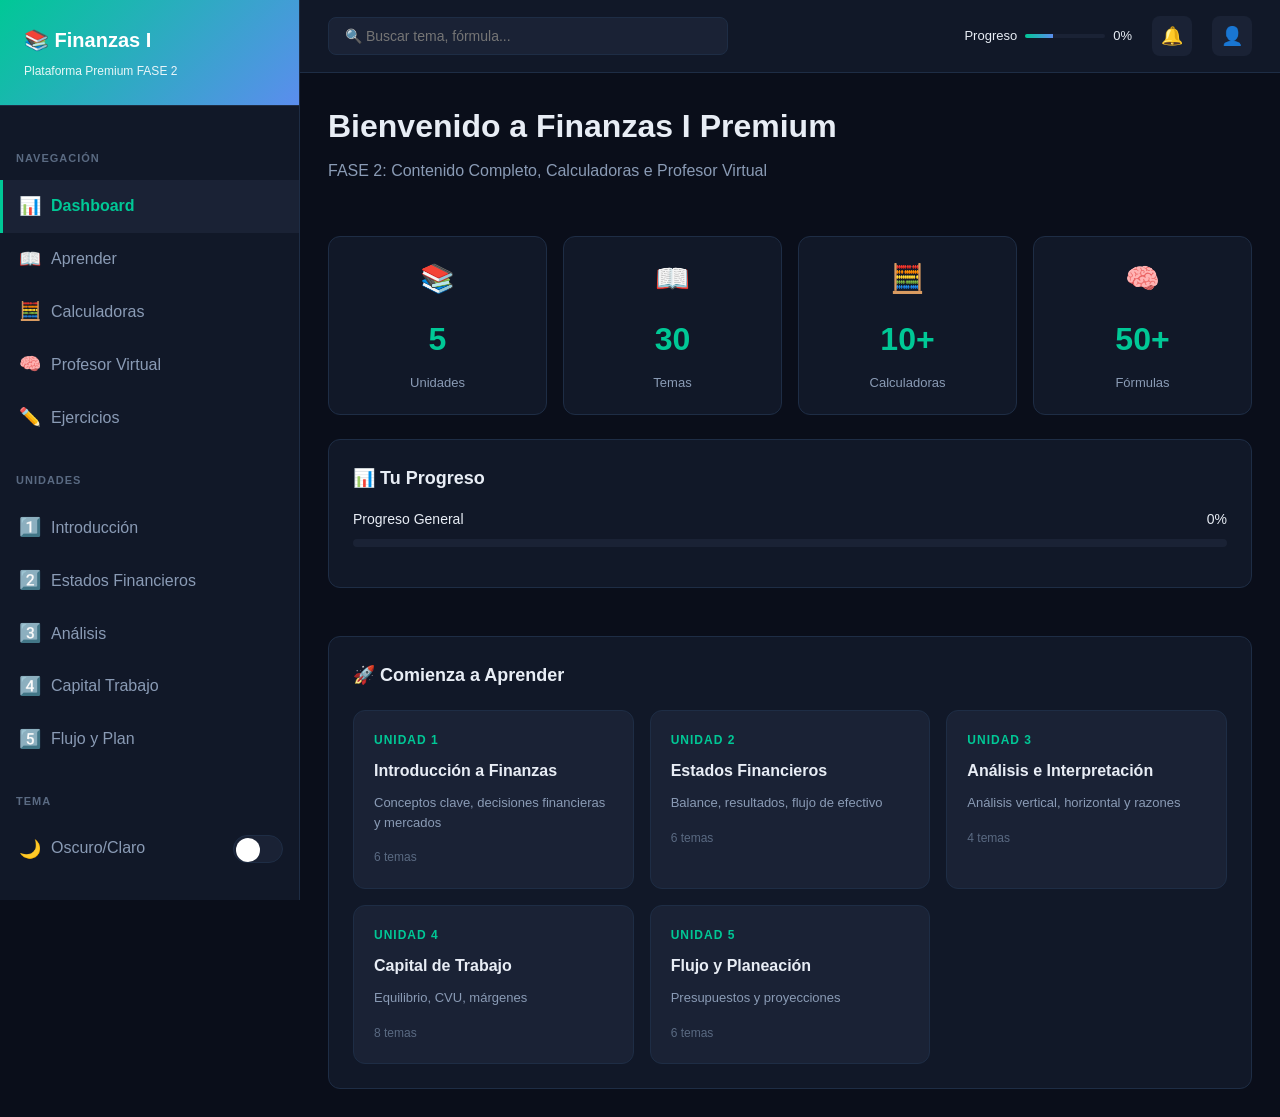
==== commit da319ece: "Agregar sección de Ejercicios Prácticos con soluciones completas ✨ Nuevas características: - Sección" ====
--- a/app.html
+++ b/app.html
@@ -579,6 +579,10 @@
                     <span class="nav-icon">🧠</span>
                     Profesor Virtual
                 </div>
+                <div class="nav-item" data-view="exercises">
+                    <span class="nav-icon">✏️</span>
+                    Ejercicios
+                </div>
 
                 <div class="nav-section">Unidades</div>
                 <div class="nav-item" data-unit="1">
@@ -755,6 +759,15 @@
                     </div>
 
                     <div id="formulasContent"></div>
+                </div>
+
+                <!-- EXERCISES VIEW -->
+                <div id="exercisesView" class="view">
+                    <div class="dashboard-header">
+                        <h1>✏️ Ejercicios Prácticos</h1>
+                        <p>Problemas resueltos con explicaciones paso a paso</p>
+                    </div>
+                    <div id="exercisesContent"></div>
                 </div>
             </div>
         </div>
@@ -1390,12 +1403,159 @@
                 }
             ],
 
+            // EJERCICIOS CON SOLUCIONES
+            exercises: [
+                {
+                    unit: 1,
+                    difficulty: 'básico',
+                    question: '¿Cuál es la diferencia fundamental entre una empresa individual y una Sociedad Anónima en términos financieros?',
+                    solution: `La principal diferencia es la <strong>responsabilidad sobre deudas</strong>:
+                    <ul>
+                        <li><strong>Empresa Individual:</strong> El dueño tiene responsabilidad ILIMITADA. Si la empresa debe ₡50M y solo tiene ₡20M, el dueño debe pagar los ₡30M restantes con su patrimonio personal.</li>
+                        <li><strong>Sociedad Anónima:</strong> Los accionistas tienen responsabilidad LIMITADA. Solo pierden lo que invirtieron. Si la empresa quiebra, el accionista no pierde más que su inversión inicial.</li>
+                    </ul>
+                    <strong>Implicación financiera:</strong> Las S.A. pueden acceder a créditos más fácilmente porque los bancos saben que pueden controlar el riesgo.`
+                },
+                {
+                    unit: 1,
+                    difficulty: 'intermedio',
+                    question: 'Una empresa tiene que elegir entre: (A) Invertir ₡100M en Mercado del Dinero a 4% anual, o (B) Invertir ₡100M en acciones con riesgo alto pero retorno esperado de 15%. ¿Cuál debería elegir y por qué?',
+                    solution: `No hay una respuesta única. Depende de:
+                    <br><br>
+                    <strong>Opción A (Mercado del Dinero):</strong>
+                    <ul>
+                        <li>✅ Seguro: Ganancia garantizada de ₡4M/año</li>
+                        <li>✅ Acceso rápido al dinero (líquido)</li>
+                        <li>❌ Retorno muy bajo</li>
+                    </ul>
+                    <br>
+                    <strong>Opción B (Mercado de Capitales):</strong>
+                    <ul>
+                        <li>✅ Retorno alto: ₡15M/año esperados</li>
+                        <li>❌ Riesgoso: Podría perder dinero si mercado cae</li>
+                        <li>❌ Dinero atrapado en acciones</li>
+                    </ul>
+                    <br>
+                    <strong>Decisión correcta:</strong> Depende de los objetivos de la empresa:
+                    <ul>
+                        <li>Si necesita dinero en corto plazo → Opción A</li>
+                        <li>Si puede esperar 5+ años y tolera riesgo → Opción B</li>
+                        <li>Lo ideal: Mezcla de ambas (diversificar)</li>
+                    </ul>`
+                },
+                {
+                    unit: 2,
+                    difficulty: 'básico',
+                    question: 'Completa el Balance General de "TechStart S.A.":\n\nActivos:\n- Caja: ₡50,000\n- Cuentas por cobrar: ₡80,000\n- Máquinas: ₡200,000\n- TOTAL ACTIVOS: ???\n\nPasivos:\n- Cuentas por pagar: ₡60,000\n- Préstamo bancario: ₡150,000\n\nPatrimonio:\n- Capital: ₡200,000\n- Ganancias retenidas: ???\n\n¿Cuál es el Total de Pasivos + Patrimonio?',
+                    solution: `<strong>Paso 1: Calcular Total de Activos</strong>
+                    <div class="formula-box">
+                        Total Activos = ₡50,000 + ₡80,000 + ₡200,000 = <strong>₡330,000</strong>
+                    </div>
+                    
+                    <strong>Paso 2: Calcular Total de Pasivos</strong>
+                    <div class="formula-box">
+                        Total Pasivos = ₡60,000 + ₡150,000 = <strong>₡210,000</strong>
+                    </div>
+                    
+                    <strong>Paso 3: Usar la ecuación fundamental</strong>
+                    <div class="formula-box">
+                        ACTIVOS = PASIVOS + PATRIMONIO<br>
+                        ₡330,000 = ₡210,000 + PATRIMONIO<br>
+                        PATRIMONIO = ₡330,000 - ₡210,000 = <strong>₡120,000</strong>
+                    </div>
+                    
+                    <strong>Paso 4: Calcular Ganancias Retenidas</strong>
+                    <div class="formula-box">
+                        Patrimonio = Capital + Ganancias Retenidas<br>
+                        ₡120,000 = ₡200,000 + Ganancias Retenidas<br>
+                        Ganancias Retenidas = ₡120,000 - ₡200,000 = <strong>-₡80,000</strong>
+                    </div>
+                    
+                    <strong>⚠️ Interpretación:</strong> Las ganancias retenidas son negativas. Esto significa que la empresa ha acumulado pérdidas o ha distribuido más dividendos de lo que ha ganado. ¡Necesita mejorar su rentabilidad!`
+                },
+                {
+                    unit: 2,
+                    difficulty: 'intermedio',
+                    question: 'La empresa "MegaCafé" tiene el siguiente Estado de Resultados:\n\nVentas: ₡1,000,000\nCosto de Ventas: ₡600,000\nGastos Operacionales: ₡250,000\nIntereses pagados: ₡30,000\nImpuesto sobre renta (25%): ???\n\nCalcula:\n1. Margen Bruto\n2. Ganancia Operacional\n3. Ganancia antes de impuestos\n4. Impuesto sobre renta\n5. Utilidad Neta\n6. Margen Neto (%)',
+                    solution: `<strong>1. Margen Bruto</strong>
+                    <div class="formula-box">
+                        = Ventas - Costo de Ventas<br>
+                        = ₡1,000,000 - ₡600,000<br>
+                        = <strong>₡400,000</strong>
+                    </div>
+                    
+                    <strong>2. Ganancia Operacional</strong>
+                    <div class="formula-box">
+                        = Margen Bruto - Gastos Operacionales<br>
+                        = ₡400,000 - ₡250,000<br>
+                        = <strong>₡150,000</strong>
+                    </div>
+                    
+                    <strong>3. Ganancia Antes de Impuestos</strong>
+                    <div class="formula-box">
+                        = Ganancia Operacional - Intereses<br>
+                        = ₡150,000 - ₡30,000<br>
+                        = <strong>₡120,000</strong>
+                    </div>
+                    
+                    <strong>4. Impuesto Sobre Renta</strong>
+                    <div class="formula-box">
+                        = ₡120,000 × 25% = <strong>₡30,000</strong>
+                    </div>
+                    
+                    <strong>5. Utilidad Neta</strong>
+                    <div class="formula-box">
+                        = Ganancia Antes de Impuestos - Impuestos<br>
+                        = ₡120,000 - ₡30,000<br>
+                        = <strong>₡90,000</strong>
+                    </div>
+                    
+                    <strong>6. Margen Neto</strong>
+                    <div class="formula-box">
+                        = (Utilidad Neta ÷ Ventas) × 100<br>
+                        = (₡90,000 ÷ ₡1,000,000) × 100<br>
+                        = <strong>9%</strong>
+                    </div>
+                    
+                    <strong>📊 Análisis:</strong> De cada ₡100 vendidos, la empresa gana ₡9 netos. Es una ganancia modesta pero razonable. El margen bruto de 40% es bueno, pero los gastos operacionales (25% de ventas) son altos.`
+                },
+                {
+                    unit: 2,
+                    difficulty: 'avanzado',
+                    question: 'Se presenta información de dos empresas de software. Analiza cuál es más saludable financieramente:\n\n<strong>Empresa A "FastCode":</strong>\nActivos: ₡500M | Pasivos: ₡400M | Patrimonio: ₡100M\nVentas anuales: ₡300M | Utilidad Neta: ₡15M\n\n<strong>Empresa B "SlowTech":</strong>\nActivos: ₡200M | Pasivos: ₡50M | Patrimonio: ₡150M\nVentas anuales: ₡100M | Utilidad Neta: ₡12M\n\nCompara usando 3 indicadores diferentes.',
+                    solution: `<strong>1. SOLVENCIA (Razón de Endeudamiento)</strong>
+                    <div class="formula-box">
+                        FastCode: (400M ÷ 500M) × 100 = <strong>80%</strong> (muy endeudada)<br>
+                        SlowTech: (50M ÷ 200M) × 100 = <strong>25%</strong> (poco endeudada)
+                    </div>
+                    <p>✅ <strong>Ganadora: SlowTech</strong> - Tiene mucho menos riesgo de insolvencia.</p>
+                    
+                    <strong>2. RENTABILIDAD (ROA)</strong>
+                    <div class="formula-box">
+                        FastCode: (15M ÷ 500M) × 100 = <strong>3%</strong><br>
+                        SlowTech: (12M ÷ 200M) × 100 = <strong>6%</strong>
+                    </div>
+                    <p>✅ <strong>Ganadora: SlowTech</strong> - Genera más ganancia por peso de activo.</p>
+                    
+                    <strong>3. MARGEN DE GANANCIA</strong>
+                    <div class="formula-box">
+                        FastCode: (15M ÷ 300M) × 100 = <strong>5%</strong><br>
+                        SlowTech: (12M ÷ 100M) × 100 = <strong>12%</strong>
+                    </div>
+                    <p>✅ <strong>Ganadora: SlowTech</strong> - Ganancia mucho más alta por venta.</p>
+                    
+                    <strong>🏆 CONCLUSIÓN: SlowTech es financieramente más saludable</strong>
+                    <p>FastCode está sobre-endeudada (80% deuda) buscando crecer, pero sus márgenes son bajos. Si el mercado se desacelera, podría tener problemas. SlowTech es más segura, más rentable, y puede crecer con menos riesgo.</p>`
+                }
+            ],
+
             // INICIALIZAR
             init() {
                 this.setupTheme();
                 this.setupEventListeners();
                 this.loadCalculators();
                 this.loadFormulas();
+                this.loadExercises();
             },
 
             setupTheme() {
@@ -1544,6 +1704,58 @@
                 container.innerHTML = html;
             },
 
+            loadExercises() {
+                const container = document.getElementById('exercisesContent');
+                const difficulties = ['básico', 'intermedio', 'avanzado'];
+                let html = '<div style="display: grid; gap: 20px;">';
+
+                difficulties.forEach(diff => {
+                    const exercises = this.exercises.filter(e => e.difficulty === diff);
+                    if (exercises.length > 0) {
+                        html += `<div class="learning-section">
+                            <h2 style="color: ${diff === 'básico' ? '#00c896' : diff === 'intermedio' ? '#f5a623' : '#ff6b6b'}">${diff.charAt(0).toUpperCase() + diff.slice(1)}</h2>
+                            <div style="display: grid; gap: 16px;">`;
+
+                        exercises.forEach((ex, idx) => {
+                            const diffLabel = diff === 'básico' ? '⭐' : diff === 'intermedio' ? '⭐⭐' : '⭐⭐⭐';
+                            html += `
+                                <div style="border: 1px solid var(--border); border-radius: 10px; overflow: hidden;">
+                                    <div style="background: var(--surface-light); padding: 16px; cursor: pointer; display: flex; justify-content: space-between; align-items: center;" onclick="document.getElementById('ex${diff}${idx}').classList.toggle('hidden')">
+                                        <div>
+                                            <strong>Unidad ${ex.unit}</strong> - ${diffLabel}
+                                            <p style="margin: 8px 0 0 0; color: var(--text-secondary); font-size: 14px;">${ex.question.substring(0, 80)}...</p>
+                                        </div>
+                                        <span style="font-size: 20px; transition: var(--transition);" class="toggle-icon">▼</span>
+                                    </div>
+                                    <div id="ex${diff}${idx}" class="hidden" style="padding: 20px; background: var(--surface); border-top: 1px solid var(--border); display: none;">
+                                        <h3 style="margin-bottom: 16px; color: var(--primary);">Pregunta:</h3>
+                                        <p style="white-space: pre-wrap; margin-bottom: 24px;">${ex.question}</p>
+                                        <h3 style="margin-bottom: 16px; color: var(--primary);">Solución:</h3>
+                                        <div style="background: var(--bg-dark); padding: 16px; border-radius: 8px;">${ex.solution}</div>
+                                    </div>
+                                </div>
+                            `;
+                        });
+
+                        html += '</div></div>';
+                    }
+                });
+
+                html += '</div>';
+                container.innerHTML = html;
+
+                // Agregar funcionalidad de toggle
+                document.querySelectorAll('[onclick*="classList.toggle"]').forEach(el => {
+                    el.addEventListener('click', function(e) {
+                        const targetId = this.getAttribute('onclick').match(/getElementById\('([^']+)'\)/)[1];
+                        const target = document.getElementById(targetId);
+                        target.style.display = target.style.display === 'none' ? 'block' : 'none';
+                        const icon = this.querySelector('.toggle-icon');
+                        if (icon) icon.style.transform = target.style.display === 'none' ? 'rotate(0deg)' : 'rotate(180deg)';
+                    });
+                });
+            },
+
             calculate(calcIdx) {
                 const calc = this.calculators[calcIdx];
                 const vals = {};
